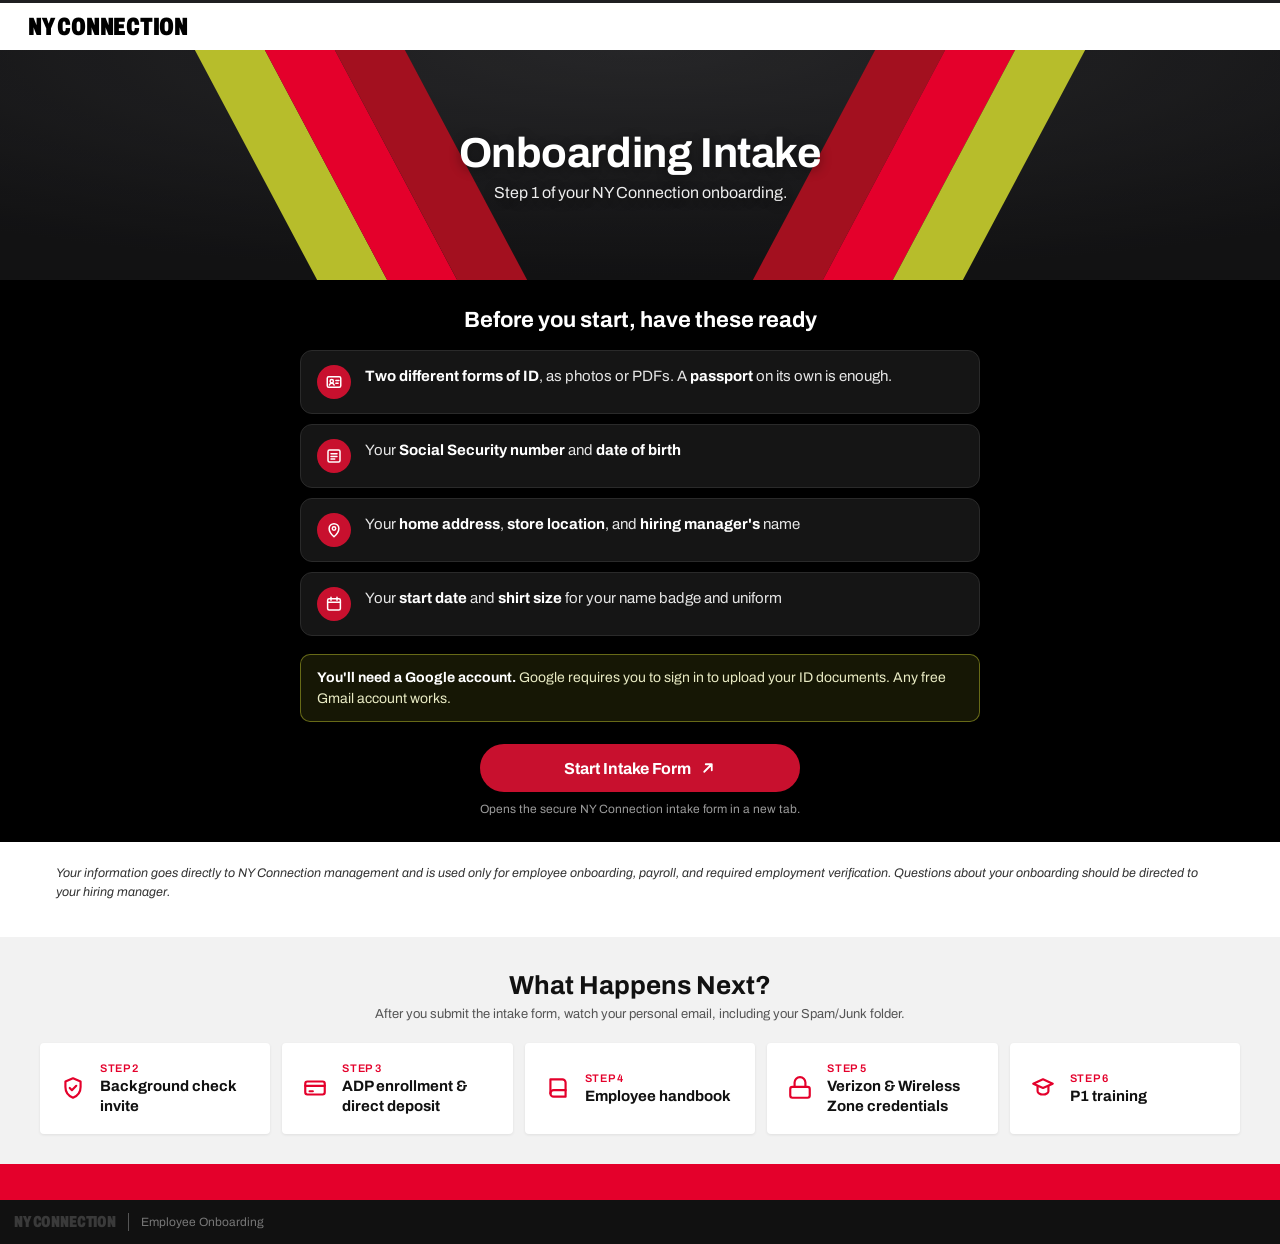
==== intake.html @ e7a84a4b "Add branded intake page and Google Form header banner; email Step 1 links to intake page Co-Authored" ====
<!DOCTYPE html>
<html lang="en">
<head>
  <meta charset="UTF-8" />
  <meta name="viewport" content="width=device-width, initial-scale=1" />
  <meta name="robots" content="noindex, nofollow" />
  <title>Onboarding Intake · NY Connection</title>
  <link rel="preconnect" href="https://fonts.googleapis.com" />
  <link rel="preconnect" href="https://fonts.gstatic.com" crossorigin />
  <link href="https://fonts.googleapis.com/css2?family=Archivo:ital,wdth,wght@0,62..125,400..900;1,100,400&display=swap" rel="stylesheet" />
  <link rel="stylesheet" href="styles.css" />
</head>
<body>
  <header class="topbar">
    <a class="wordmark" href="./" aria-label="NY Connection home">NY CONNECTION</a>
  </header>

  <section class="hero">
    <div class="stripes stripes-left" aria-hidden="true"><span></span><span></span><span></span></div>
    <div class="stripes stripes-right" aria-hidden="true"><span></span><span></span><span></span></div>
    <div class="hero-copy">
      <h1>Onboarding Intake</h1>
      <p>Step 1 of your NY Connection onboarding.</p>
    </div>
  </section>

  <section class="band">
    <div class="band-inner intake">
      <h2 class="band-title">Before you start, have these ready</h2>

      <ul class="ready-list">
        <li>
          <span class="ready-icon" aria-hidden="true">
            <svg viewBox="0 0 24 24"><rect x="3" y="5" width="18" height="14" rx="2"/><circle cx="9" cy="11" r="2.2"/><path d="M5.8 16c.6-1.6 1.8-2.4 3.2-2.4s2.6.8 3.2 2.4M14.5 10h4M14.5 13.5h3"/></svg>
          </span>
          <span><strong>Two different forms of ID</strong>, as photos or PDFs. A <strong>passport</strong> on its own is enough.</span>
        </li>
        <li>
          <span class="ready-icon" aria-hidden="true">
            <svg viewBox="0 0 24 24"><rect x="4" y="4" width="16" height="16" rx="2"/><path d="M8 9h8M8 12.5h8M8 16h5"/></svg>
          </span>
          <span>Your <strong>Social Security number</strong> and <strong>date of birth</strong></span>
        </li>
        <li>
          <span class="ready-icon" aria-hidden="true">
            <svg viewBox="0 0 24 24"><path d="M12 21s-6.5-5.6-6.5-11a6.5 6.5 0 0 1 13 0C18.5 15.4 12 21 12 21z"/><circle cx="12" cy="10" r="2.3"/></svg>
          </span>
          <span>Your <strong>home address</strong>, <strong>store location</strong>, and <strong>hiring manager's</strong> name</span>
        </li>
        <li>
          <span class="ready-icon" aria-hidden="true">
            <svg viewBox="0 0 24 24"><rect x="3.5" y="5" width="17" height="15" rx="2"/><path d="M3.5 9.5h17M8 3v4M16 3v4"/></svg>
          </span>
          <span>Your <strong>start date</strong> and <strong>shirt size</strong> for your name badge and uniform</span>
        </li>
      </ul>

      <div class="notice">
        <strong>You'll need a Google account.</strong> Google requires you to sign in to upload your ID documents. Any free Gmail account works.
      </div>

      <a class="cta" href="https://docs.google.com/forms/d/e/1FAIpQLSeTWTxc8TlQPLzE2Qn_D8RGpkLKUI43XTuliNP6M2wWbtYC6Q/viewform" target="_blank" rel="noopener">
        Start Intake Form
        <svg viewBox="0 0 24 24" aria-hidden="true"><path d="M7 17L17 7M9 7h8v8"/></svg>
      </a>
      <p class="band-note">Opens the secure NY Connection intake form in a new tab.</p>
    </div>
  </section>

  <p class="disclaimer">
    Your information goes directly to NY Connection management and is used only for employee onboarding, payroll, and
    required employment verification. Questions about your onboarding should be directed to your hiring manager.
  </p>

  <section class="next">
    <h2>What Happens Next?</h2>
    <p class="sub">After you submit the intake form, watch your personal email, including your Spam/Junk folder.</p>
    <ol class="cards cards-after-intake">
      <li class="card">
        <svg viewBox="0 0 24 24" aria-hidden="true"><path d="M12 3l7 3v5c0 4.5-3 8.3-7 10-4-1.7-7-5.5-7-10V6l7-3z"/><path d="M9 12l2 2 4-4"/></svg>
        <span>Background check invite</span>
      </li>
      <li class="card">
        <svg viewBox="0 0 24 24" aria-hidden="true"><rect x="3" y="6" width="18" height="12" rx="2"/><path d="M3 10h18M7 15h3"/></svg>
        <span>ADP enrollment &amp; direct deposit</span>
      </li>
      <li class="card">
        <svg viewBox="0 0 24 24" aria-hidden="true"><path d="M5 4h11a3 3 0 0 1 3 3v13H8a3 3 0 0 1-3-3V4z"/><path d="M5 17a3 3 0 0 1 3-3h11"/></svg>
        <span>Employee handbook</span>
      </li>
      <li class="card">
        <svg viewBox="0 0 24 24" aria-hidden="true"><rect x="3" y="11" width="18" height="10" rx="2"/><path d="M7 11V7a5 5 0 0 1 10 0v4"/></svg>
        <span>Verizon &amp; Wireless Zone credentials</span>
      </li>
      <li class="card">
        <svg viewBox="0 0 24 24" aria-hidden="true"><path d="M3 8l9-4 9 4-9 4-9-4z"/><path d="M7 10v5c0 1.5 2.2 3 5 3s5-1.5 5-3v-5"/></svg>
        <span>P1 training</span>
      </li>
    </ol>
  </section>

  <footer>
    <div class="footer-red" aria-hidden="true"></div>
    <div class="footer-black">
      <span class="wordmark small">NY CONNECTION</span>
      <span class="divider" aria-hidden="true"></span>
      <span>Employee Onboarding</span>
    </div>
  </footer>
</body>
</html>
---- styles.css ----
:root {
  --red: #e4002b;
  --red-dark: #a3101f;
  --red-btn: #c8102e;
  --lime: #b7bd2b;
  --black: #000000;
  --ink: #111111;
  --charcoal: #1f1f21;
  --gray-bg: #f2f2f2;
  --muted: #555555;
  --error-on-dark: #ff7a7a;
}

* { box-sizing: border-box; }
html, body { margin: 0; }

body {
  background: #fff;
  color: var(--ink);
  font-family: "Archivo", "Helvetica Neue", Helvetica, Arial, sans-serif;
  -webkit-font-smoothing: antialiased;
}

/* ---------- Top bar ---------- */
.topbar {
  border-top: 3px solid var(--charcoal);
  background: #fff;
  height: 50px;
  display: flex;
  align-items: center;
  padding: 0 28px;
}

.wordmark {
  font-weight: 900;
  font-stretch: 68%;
  font-size: 25px;
  letter-spacing: -0.01em;
  color: var(--black);
  text-decoration: none;
  line-height: 1;
}
.wordmark.small { font-size: 16px; color: #3a3a3a; }

/* ---------- Hero ---------- */
.hero {
  position: relative;
  overflow: hidden;
  height: 230px;
  display: grid;
  place-items: center;
  /* To use a store photo: add url('images/hero.jpg') center/cover as a second layer */
  background:
    linear-gradient(rgba(0, 0, 0, 0.35), rgba(0, 0, 0, 0.35)),
    radial-gradient(120% 140% at 50% 0%, #3a3a3d 0%, #1b1b1d 70%);
}

.stripes {
  position: absolute;
  top: -10%;
  height: 120%;
  display: flex;
}
.stripes span { display: block; height: 100%; width: 70px; }
.stripes span:nth-child(1) { background: var(--lime); }
.stripes span:nth-child(2) { background: var(--red); }
.stripes span:nth-child(3) { background: var(--red-dark); }

.stripes-left  { left: 20%;  transform: skewX(28deg); }
.stripes-right { right: 20%; transform: skewX(-28deg); flex-direction: row-reverse; }

.hero-copy {
  position: relative;
  z-index: 1;
  text-align: center;
  color: #fff;
  padding: 0 16px;
  text-shadow: 0 2px 12px rgba(0, 0, 0, 0.45);
}
.hero-copy h1 {
  margin: 0;
  font-size: clamp(28px, 4.2vw, 42px);
  font-weight: 700;
  letter-spacing: -0.01em;
}
.hero-copy p { margin: 8px 0 0; font-size: 16px; opacity: 0.92; }

/* ---------- Black form band ---------- */
.band { background: var(--black); color: #fff; padding: 22px 16px 26px; }

.band-inner { max-width: 760px; margin: 0 auto; }

.grid {
  display: grid;
  grid-template-columns: 1fr 1fr;
  gap: 14px 16px;
}
.span-2 { grid-column: 1 / -1; }

.field label {
  display: block;
  font-size: 12px;
  font-weight: 600;
  letter-spacing: 0.04em;
  text-transform: uppercase;
  margin-bottom: 6px;
}

input[type="text"],
input[type="email"],
input[type="tel"] {
  width: 100%;
  height: 40px;
  padding: 0 16px;
  font: inherit;
  font-size: 16px; /* prevents iOS zoom */
  color: var(--ink);
  background: #fff;
  border: 2px solid #fff;
  border-radius: 999px;
  outline: none;
  transition: border-color 0.15s, box-shadow 0.15s;
}
input::placeholder { color: #9a9a9a; }
input:focus { border-color: var(--red); box-shadow: 0 0 0 3px rgba(228, 0, 43, 0.35); }

#code { text-transform: uppercase; letter-spacing: 0.08em; font-weight: 600; }
#code::placeholder { text-transform: none; letter-spacing: 0; font-weight: 400; }

.field.invalid input { border-color: var(--error-on-dark); }

.error { margin: 6px 4px 0; font-size: 13px; color: var(--error-on-dark); }
.error:empty { display: none; }
.error.center { text-align: center; }

.check {
  display: flex;
  gap: 10px;
  align-items: flex-start;
  max-width: 620px;
  margin: 20px auto 0;
  font-size: 13.5px;
  line-height: 1.5;
  color: #e6e6e6;
  cursor: pointer;
}
.check input { width: 17px; height: 17px; margin: 2px 0 0; flex: 0 0 auto; accent-color: var(--red); cursor: pointer; }

.form-error {
  max-width: 460px;
  margin: 16px auto 0;
  padding: 10px 14px;
  border-radius: 10px;
  background: rgba(228, 0, 43, 0.18);
  border: 1px solid rgba(228, 0, 43, 0.6);
  color: #ffd6d6;
  font-size: 14px;
  text-align: center;
}
.form-error:empty { display: none; }

button[type="submit"] {
  position: relative;
  display: block;
  width: 100%;
  max-width: 300px;
  height: 40px;
  margin: 20px auto 0;
  border: 0;
  border-radius: 999px;
  background: var(--red-btn);
  color: #fff;
  font: inherit;
  font-size: 14px;
  font-weight: 700;
  cursor: pointer;
  transition: background 0.15s, transform 0.05s;
}
button[type="submit"]:hover { background: var(--red); }
button[type="submit"]:active { transform: translateY(1px); }
button[type="submit"]:focus-visible { outline: 3px solid #fff; outline-offset: 3px; }
button[disabled] { opacity: 0.75; cursor: progress; }

.spinner {
  display: none;
  position: absolute; top: 50%; left: 50%;
  width: 18px; height: 18px; margin: -9px 0 0 -9px;
  border: 2.5px solid rgba(255, 255, 255, 0.35); border-top-color: #fff;
  border-radius: 50%;
  animation: spin 0.7s linear infinite;
}
button.loading .btn-label { visibility: hidden; }
button.loading .spinner { display: block; }
@keyframes spin { to { transform: rotate(360deg); } }

.submit-status { margin: 12px 0 0; text-align: center; font-size: 13.5px; color: #ffffff; }
.submit-status:empty { display: none; }

.band-note { margin: 10px 0 0; text-align: center; font-size: 12px; color: #9a9a9a; }

.hp { position: absolute; left: -9999px; width: 1px; height: 1px; overflow: hidden; }

/* Success state */
.success { text-align: center; padding: 18px 0 10px; }
.success h2 { margin: 12px 0 8px; font-size: 26px; font-weight: 700; }
.success p { margin: 0 auto; max-width: 560px; color: #dcdcdc; line-height: 1.6; }
.success strong { color: #fff; }
.success-icon {
  width: 50px; height: 50px; margin: 0 auto;
  border-radius: 50%;
  background: var(--red-btn); color: #fff;
  display: grid; place-items: center;
}

/* ---------- Disclaimer ---------- */
.disclaimer {
  max-width: 1200px;
  margin: 0 auto;
  padding: 22px 16px 34px;
  font-style: italic;
  font-size: 12.5px;
  line-height: 1.55;
  color: #333;
}

/* ---------- What happens next ---------- */
.next { background: var(--gray-bg); padding: 34px 16px 30px; text-align: center; }
.next h2 { margin: 0; font-size: clamp(22px, 2.4vw, 26px); font-weight: 700; }
.next .sub { margin: 8px 0 22px; font-size: 13px; color: var(--muted); }

.cards {
  list-style: none;
  margin: 0 auto;
  padding: 0;
  max-width: 1200px;
  display: grid;
  grid-template-columns: repeat(5, 1fr);
  gap: 12px;
  counter-reset: step;
}
.card {
  counter-increment: step;
  background: #fff;
  border-radius: 4px;
  box-shadow: 0 1px 3px rgba(0, 0, 0, 0.08);
  min-height: 80px;
  padding: 18px 20px;
  display: flex;
  align-items: center;
  gap: 14px;
  text-align: left;
  font-weight: 700;
  font-size: 15px;
  line-height: 1.3;
}
.card svg {
  flex: 0 0 auto;
  width: 26px; height: 26px;
  fill: none;
  stroke: var(--red);
  stroke-width: 2;
  stroke-linecap: round;
  stroke-linejoin: round;
}
.card span::before {
  content: "Step " counter(step);
  display: block;
  font-size: 11px;
  font-weight: 600;
  letter-spacing: 0.06em;
  text-transform: uppercase;
  color: var(--red);
  margin-bottom: 2px;
}

/* ---------- Footer ---------- */
.footer-red { height: 36px; background: var(--red); }
.footer-black {
  background: #111;
  color: #777;
  font-size: 12px;
  height: 44px;
  display: flex;
  align-items: center;
  gap: 12px;
  padding: 0 14px;
}
.divider { width: 1px; height: 18px; background: #555; }

/* ---------- Responsive ---------- */
@media (max-width: 1100px) {
  .cards { grid-template-columns: repeat(3, 1fr); }
}

@media (max-width: 640px) {
  .topbar { padding: 0 16px; }
  .wordmark { font-size: 22px; }
  .hero { height: 200px; }
  .stripes span { width: 38px; }
  .stripes-left { left: -4%; }
  .stripes-right { right: -4%; }
  .grid { grid-template-columns: 1fr; }
  button[type="submit"] { max-width: none; }
  .cards { grid-template-columns: 1fr; }
  .card { min-height: 64px; }
}

/* ---------- Intake page ---------- */
.intake { max-width: 680px; }
.band-title { margin: 6px 0 18px; text-align: center; font-size: 22px; font-weight: 700; }

.ready-list { list-style: none; margin: 0; padding: 0; display: grid; gap: 10px; }
.ready-list li {
  display: flex; align-items: flex-start; gap: 14px;
  background: #151515; border: 1px solid #2a2a2a; border-radius: 12px;
  padding: 14px 16px; font-size: 15px; line-height: 1.5; color: #e6e6e6;
}
.ready-list strong { color: #fff; }
.ready-icon {
  flex: 0 0 auto; width: 34px; height: 34px; border-radius: 50%;
  background: var(--red-btn); display: grid; place-items: center;
}
.ready-icon svg { width: 18px; height: 18px; fill: none; stroke: #fff; stroke-width: 2; stroke-linecap: round; stroke-linejoin: round; }

.notice {
  margin: 18px 0 0; padding: 12px 16px; border-radius: 10px;
  background: rgba(183, 189, 43, 0.12); border: 1px solid rgba(183, 189, 43, 0.5);
  color: #e9ebc4; font-size: 14px; line-height: 1.5;
}
.notice strong { color: #fff; }

.cta {
  display: flex; align-items: center; justify-content: center; gap: 8px;
  max-width: 320px; height: 48px; margin: 22px auto 0;
  border-radius: 999px; background: var(--red-btn); color: #fff;
  font-weight: 700; font-size: 16px; text-decoration: none;
  transition: background 0.15s, transform 0.05s;
}
.cta:hover { background: var(--red); }
.cta:active { transform: translateY(1px); }
.cta:focus-visible { outline: 3px solid #fff; outline-offset: 3px; }
.cta svg { width: 18px; height: 18px; fill: none; stroke: currentColor; stroke-width: 2.4; stroke-linecap: round; stroke-linejoin: round; }

@media (max-width: 640px) {
  .cta { max-width: none; }
}

.cards-after-intake { counter-reset: step 1; }
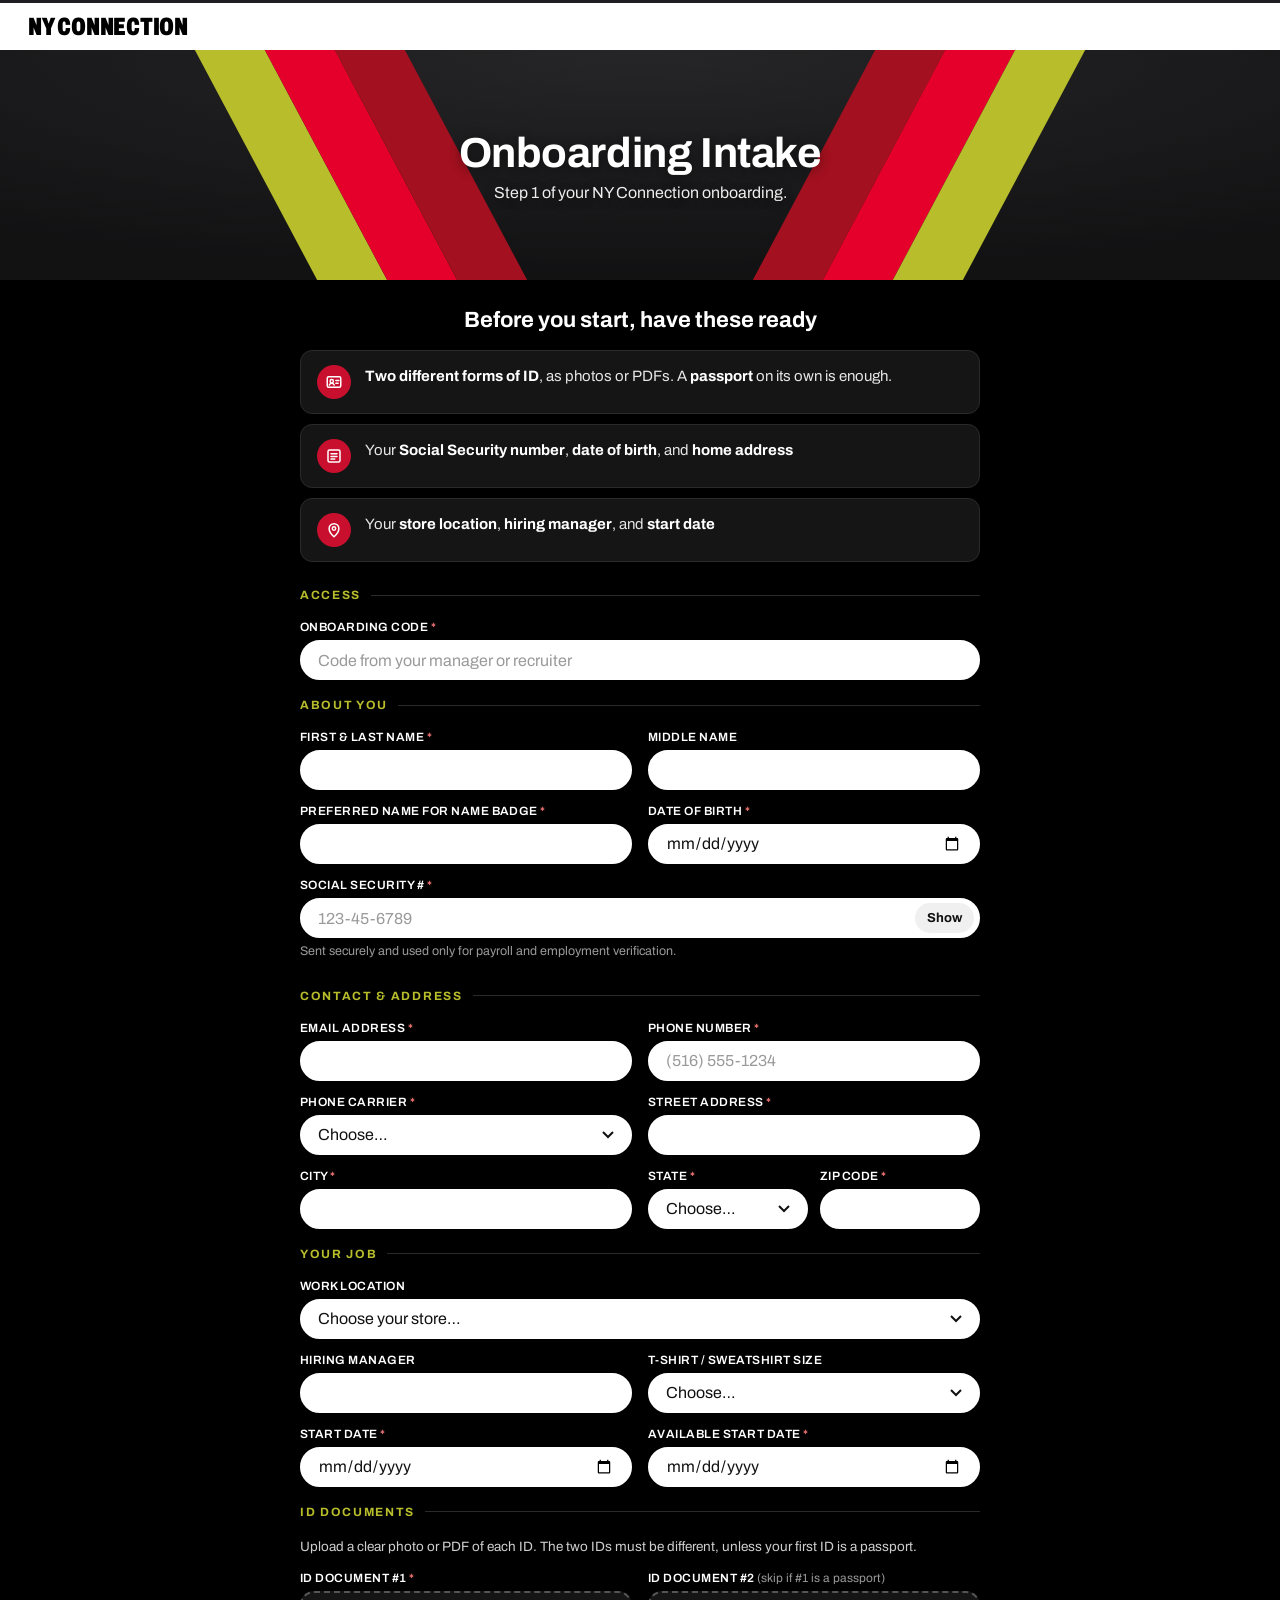
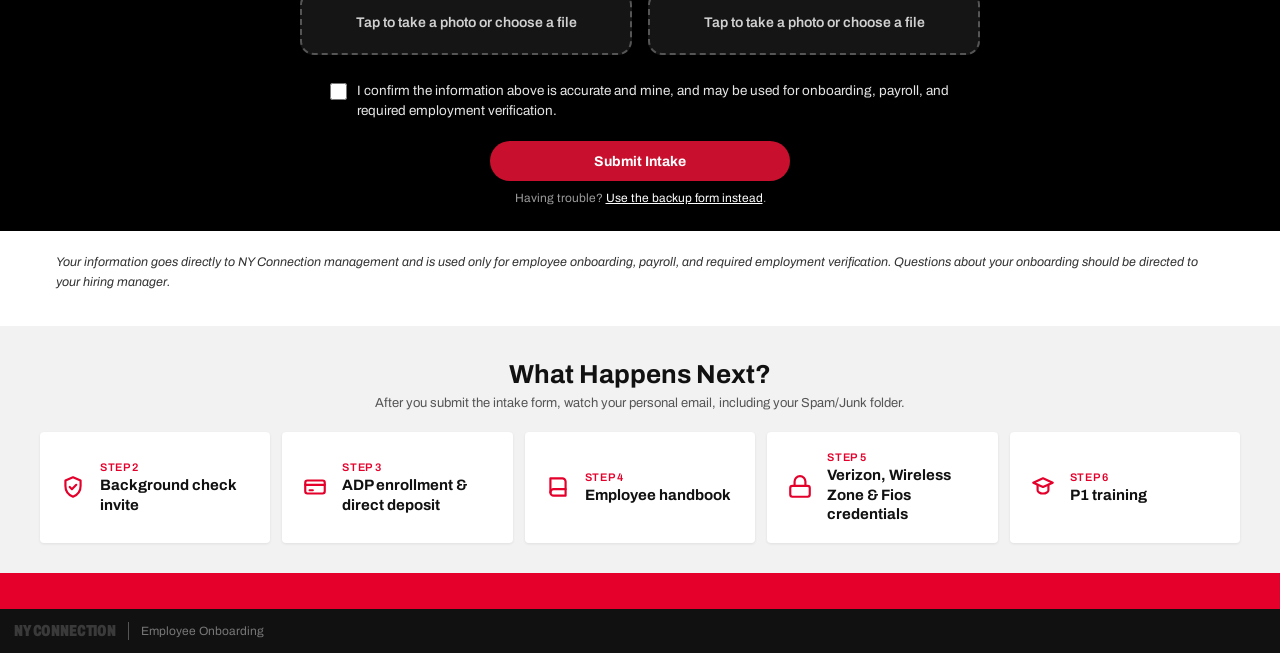
==== commit 093171fc: "Custom intake form: no Google sign-in, IDs saved to private Drive folder, rows to Web Intake tab Co-" ====
--- a/intake.html
+++ b/intake.html
@@ -8,7 +8,7 @@
   <link rel="preconnect" href="https://fonts.googleapis.com" />
   <link rel="preconnect" href="https://fonts.gstatic.com" crossorigin />
   <link href="https://fonts.googleapis.com/css2?family=Archivo:ital,wdth,wght@0,62..125,400..900;1,100,400&display=swap" rel="stylesheet" />
-  <link rel="stylesheet" href="styles.css" />
+  <link rel="stylesheet" href="styles.css?v=202609260232" />
 </head>
 <body>
   <header class="topbar">
@@ -25,45 +25,348 @@
   </section>
 
   <section class="band">
-    <div class="band-inner intake">
+    <div id="intake-view" class="band-inner intake">
       <h2 class="band-title">Before you start, have these ready</h2>
-
       <ul class="ready-list">
         <li>
-          <span class="ready-icon" aria-hidden="true">
-            <svg viewBox="0 0 24 24"><rect x="3" y="5" width="18" height="14" rx="2"/><circle cx="9" cy="11" r="2.2"/><path d="M5.8 16c.6-1.6 1.8-2.4 3.2-2.4s2.6.8 3.2 2.4M14.5 10h4M14.5 13.5h3"/></svg>
+          <span class="ready-icon" aria-hidden="true" style="width:34px;height:34px;">
+            <svg width="18" height="18" viewBox="0 0 24 24"><rect x="3" y="5" width="18" height="14" rx="2"/><circle cx="9" cy="11" r="2.2"/><path d="M5.8 16c.6-1.6 1.8-2.4 3.2-2.4s2.6.8 3.2 2.4M14.5 10h4M14.5 13.5h3"/></svg>
           </span>
           <span><strong>Two different forms of ID</strong>, as photos or PDFs. A <strong>passport</strong> on its own is enough.</span>
         </li>
         <li>
-          <span class="ready-icon" aria-hidden="true">
-            <svg viewBox="0 0 24 24"><rect x="4" y="4" width="16" height="16" rx="2"/><path d="M8 9h8M8 12.5h8M8 16h5"/></svg>
+          <span class="ready-icon" aria-hidden="true" style="width:34px;height:34px;">
+            <svg width="18" height="18" viewBox="0 0 24 24"><rect x="4" y="4" width="16" height="16" rx="2"/><path d="M8 9h8M8 12.5h8M8 16h5"/></svg>
           </span>
-          <span>Your <strong>Social Security number</strong> and <strong>date of birth</strong></span>
+          <span>Your <strong>Social Security number</strong>, <strong>date of birth</strong>, and <strong>home address</strong></span>
         </li>
         <li>
-          <span class="ready-icon" aria-hidden="true">
-            <svg viewBox="0 0 24 24"><path d="M12 21s-6.5-5.6-6.5-11a6.5 6.5 0 0 1 13 0C18.5 15.4 12 21 12 21z"/><circle cx="12" cy="10" r="2.3"/></svg>
+          <span class="ready-icon" aria-hidden="true" style="width:34px;height:34px;">
+            <svg width="18" height="18" viewBox="0 0 24 24"><path d="M12 21s-6.5-5.6-6.5-11a6.5 6.5 0 0 1 13 0C18.5 15.4 12 21 12 21z"/><circle cx="12" cy="10" r="2.3"/></svg>
           </span>
-          <span>Your <strong>home address</strong>, <strong>store location</strong>, and <strong>hiring manager's</strong> name</span>
-        </li>
-        <li>
-          <span class="ready-icon" aria-hidden="true">
-            <svg viewBox="0 0 24 24"><rect x="3.5" y="5" width="17" height="15" rx="2"/><path d="M3.5 9.5h17M8 3v4M16 3v4"/></svg>
-          </span>
-          <span>Your <strong>start date</strong> and <strong>shirt size</strong> for your name badge and uniform</span>
+          <span>Your <strong>store location</strong>, <strong>hiring manager</strong>, and <strong>start date</strong></span>
         </li>
       </ul>
 
-      <div class="notice">
-        <strong>You'll need a Google account.</strong> Google requires you to sign in to upload your ID documents. Any free Gmail account works.
+      <form id="intake-form" class="intake-form" novalidate>
+        <fieldset class="form-section">
+          <legend>Access</legend>
+          <div class="field">
+            <label for="code">Onboarding code <span class="req">*</span></label>
+            <input id="code" name="code" type="text" autocomplete="off" autocapitalize="characters" spellcheck="false"
+                   placeholder="Code from your manager or recruiter" required />
+            <p class="error" data-for="code"></p>
+          </div>
+        </fieldset>
+
+        <fieldset class="form-section">
+          <legend>About you</legend>
+          <div class="grid">
+            <div class="field">
+              <label for="fullName">First &amp; last name <span class="req">*</span></label>
+              <input id="fullName" name="fullName" type="text" autocomplete="name" required />
+              <p class="error" data-for="fullName"></p>
+            </div>
+            <div class="field">
+              <label for="middleName">Middle name</label>
+              <input id="middleName" name="middleName" type="text" autocomplete="additional-name" />
+              <p class="error" data-for="middleName"></p>
+            </div>
+            <div class="field">
+              <label for="badgeName">Preferred name for name badge <span class="req">*</span></label>
+              <input id="badgeName" name="badgeName" type="text" autocomplete="nickname" required />
+              <p class="error" data-for="badgeName"></p>
+            </div>
+            <div class="field">
+              <label for="dob">Date of birth <span class="req">*</span></label>
+              <input id="dob" name="dob" type="date" autocomplete="bday" required />
+              <p class="error" data-for="dob"></p>
+            </div>
+            <div class="field span-2">
+              <label for="ssn">Social Security # <span class="req">*</span></label>
+              <div class="secret">
+                <input id="ssn" name="ssn" type="password" inputmode="numeric" autocomplete="off" placeholder="123-45-6789" required />
+                <button type="button" class="secret-toggle" data-target="ssn" aria-label="Show Social Security number">Show</button>
+              </div>
+              <p class="hint">Sent securely and used only for payroll and employment verification.</p>
+              <p class="error" data-for="ssn"></p>
+            </div>
+          </div>
+        </fieldset>
+
+        <fieldset class="form-section">
+          <legend>Contact &amp; address</legend>
+          <div class="grid">
+            <div class="field">
+              <label for="email">Email address <span class="req">*</span></label>
+              <input id="email" name="email" type="email" autocomplete="email" inputmode="email" required />
+              <p class="error" data-for="email"></p>
+            </div>
+            <div class="field">
+              <label for="phone">Phone number <span class="req">*</span></label>
+              <input id="phone" name="phone" type="tel" autocomplete="tel-national" inputmode="tel" placeholder="(516) 555-1234" required />
+              <p class="error" data-for="phone"></p>
+            </div>
+            <div class="field">
+              <label for="carrier">Phone carrier <span class="req">*</span></label>
+              <select id="carrier" name="carrier" required>
+                <option value="">Choose…</option>
+                <option>Verizon</option><option>T-Mobile</option><option>AT&amp;T</option><option>Other</option>
+              </select>
+              <p class="error" data-for="carrier"></p>
+            </div>
+            <div class="field">
+              <label for="address">Street address <span class="req">*</span></label>
+              <input id="address" name="address" type="text" autocomplete="street-address" required />
+              <p class="error" data-for="address"></p>
+            </div>
+            <div class="field">
+              <label for="city">City <span class="req">*</span></label>
+              <input id="city" name="city" type="text" autocomplete="address-level2" required />
+              <p class="error" data-for="city"></p>
+            </div>
+            <div class="grid inner">
+              <div class="field">
+                <label for="state">State <span class="req">*</span></label>
+                <select id="state" name="state" autocomplete="address-level1" required>
+                  <option value="">Choose…</option>
+                  <option>AL</option><option>AK</option><option>AZ</option><option>AR</option><option>CA</option><option>CO</option><option>CT</option><option>DE</option><option>DC</option><option>FL</option><option>GA</option><option>HI</option><option>ID</option><option>IL</option><option>IN</option><option>IA</option><option>KS</option><option>KY</option><option>LA</option><option>ME</option><option>MD</option><option>MA</option><option>MI</option><option>MN</option><option>MS</option><option>MO</option><option>MT</option><option>NE</option><option>NV</option><option>NH</option><option>NJ</option><option>NM</option><option>NY</option><option>NC</option><option>ND</option><option>OH</option><option>OK</option><option>OR</option><option>PA</option><option>RI</option><option>SC</option><option>SD</option><option>TN</option><option>TX</option><option>UT</option><option>VT</option><option>VA</option><option>WA</option><option>WV</option><option>WI</option><option>WY</option>
+                </select>
+                <p class="error" data-for="state"></p>
+              </div>
+              <div class="field">
+                <label for="zip">Zip code <span class="req">*</span></label>
+                <input id="zip" name="zip" type="text" inputmode="numeric" autocomplete="postal-code" maxlength="10" required />
+                <p class="error" data-for="zip"></p>
+              </div>
+            </div>
+          </div>
+        </fieldset>
+
+        <fieldset class="form-section">
+          <legend>Your job</legend>
+          <div class="grid">
+            <div class="field span-2">
+              <label for="workLocation">Work location</label>
+              <select id="workLocation" name="workLocation">
+                <option value="">Choose your store…</option>
+              <option value="Berlin VT WZ1448">Berlin VT WZ1448</option>
+              <option value="Berlin NH WZ422A">Berlin NH WZ422A</option>
+              <option value="Bordentown WZ1107">Bordentown WZ1107</option>
+              <option value="Bound Brook WZ1096">Bound Brook WZ1096</option>
+              <option value="Brentwood NY WZ1285A">Brentwood NY WZ1285A</option>
+              <option value="Bronx NY 225th St WZ1428">Bronx NY 225th St WZ1428</option>
+              <option value="Bronx NY 3rd Ave WZ1375">Bronx NY 3rd Ave WZ1375</option>
+              <option value="Bronx NY Southern Blvd WZ1367">Bronx NY Southern Blvd WZ1367</option>
+              <option value="Bronx NY White Plains Rd WZ1432">Bronx NY White Plains Rd WZ1432</option>
+              <option value="Brooklyn NY Brighton 5th St WZ752A">Brooklyn NY Brighton 5th St WZ752A</option>
+              <option value="Brooklyn NY Flatbush Ave WZ1369">Brooklyn NY Flatbush Ave WZ1369</option>
+              <option value="Brooklyn NY Hillel Pl WZ1370">Brooklyn NY Hillel Pl WZ1370</option>
+              <option value="Brooklyn NY Kings Plz WZ1484">Brooklyn NY Kings Plz WZ1484</option>
+              <option value="Brooklyn NY Liberty Ave WZ1371">Brooklyn NY Liberty Ave WZ1371</option>
+              <option value="Brooklyn NY WZ392A">Brooklyn NY WZ392A</option>
+              <option value="Concord WZ633A">Concord WZ633A</option>
+              <option value="Copiague WZ1097">Copiague WZ1097</option>
+              <option value="Cornwall NY WZ266A">Cornwall NY WZ266A</option>
+              <option value="Court St WZ1368">Court St WZ1368</option>
+              <option value="East Hampton NY WZ1373">East Hampton NY WZ1373</option>
+              <option value="Farmingdale WZ1098">Farmingdale WZ1098</option>
+              <option value="Farmingdale WZ1099">Farmingdale WZ1099</option>
+              <option value="Freeport ME WZ1445">Freeport ME WZ1445</option>
+              <option value="Great Barrington WZ244C">Great Barrington WZ244C</option>
+              <option value="Hampton Bays WZ1100">Hampton Bays WZ1100</option>
+              <option value="Hooksett WZ393C">Hooksett WZ393C</option>
+              <option value="Hooksett WZ848A">Hooksett WZ848A</option>
+              <option value="Islandia WZ1101">Islandia WZ1101</option>
+              <option value="Jamaica NY WZ1469">Jamaica NY WZ1469</option>
+              <option value="Kingston NY WZ1354">Kingston NY WZ1354</option>
+              <option value="Lancaster WZ479B">Lancaster WZ479B</option>
+              <option value="Lindenhurst WZ1102">Lindenhurst WZ1102</option>
+              <option value="Littleton WZ376B">Littleton WZ376B</option>
+              <option value="Liverpool WZ195B">Liverpool WZ195B</option>
+              <option value="Mexico WZ648A">Mexico WZ648A</option>
+              <option value="Montgomery WZ412A">Montgomery WZ412A</option>
+              <option value="Morrisville VT WZ1431">Morrisville VT WZ1431</option>
+              <option value="New Providence NJ WZ1473">New Providence NJ WZ1473</option>
+              <option value="New York NY 1430 2nd Ave WZ1483">New York NY 1430 2nd Ave WZ1483</option>
+              <option value="New York NY 2043B Broadway WZ1482">New York NY 2043B Broadway WZ1482</option>
+              <option value="New York NY 2657 Broadway WZ1481">New York NY 2657 Broadway WZ1481</option>
+              <option value="New York NY 313 1st Ave WZ1474">New York NY 313 1st Ave WZ1474</option>
+              <option value="New York NY 6th Ave WZ1475">New York NY 6th Ave WZ1475</option>
+              <option value="New York NY 8th Ave WZ1376">New York NY 8th Ave WZ1376</option>
+              <option value="New York NY 996 1st Ave WZ1479">New York NY 996 1st Ave WZ1479</option>
+              <option value="New York NY Bleecker St WZ1478">New York NY Bleecker St WZ1478</option>
+              <option value="New York NY Dyckman St WZ1393">New York NY Dyckman St WZ1393</option>
+              <option value="New York NY Lexington WZ1477">New York NY Lexington WZ1477</option>
+              <option value="New York NY Park Ave S WZ1480">New York NY Park Ave S WZ1480</option>
+              <option value="Newburgh WZ343A">Newburgh WZ343A</option>
+              <option value="Newport WZ403B">Newport WZ403B</option>
+              <option value="NYC Broadway WZ1377">NYC Broadway WZ1377</option>
+              <option value="NYC Broadway WZ1379">NYC Broadway WZ1379</option>
+              <option value="Ossipee WZ450A">Ossipee WZ450A</option>
+              <option value="Oyster Bay WZ1103">Oyster Bay WZ1103</option>
+              <option value="Pittsfield MA WZ1456">Pittsfield MA WZ1456</option>
+              <option value="Plaistow WZ031A">Plaistow WZ031A</option>
+              <option value="Providence Place RI WZ1492">Providence Place RI WZ1492</option>
+              <option value="Raymond WZ639B">Raymond WZ639B</option>
+              <option value="Rockaway Pkwy WZ1372">Rockaway Pkwy WZ1372</option>
+              <option value="Roselle Park NJ WZ1339">Roselle Park NJ WZ1339</option>
+              <option value="Smithtown WZ1104">Smithtown WZ1104</option>
+              <option value="Somerset NJ WZ1328">Somerset NJ WZ1328</option>
+              <option value="South Burlington VT WZ1447">South Burlington VT WZ1447</option>
+              <option value="Southampton WZ1105">Southampton WZ1105</option>
+              <option value="St. Johnsbury WZ313B">St. Johnsbury WZ313B</option>
+              <option value="Valley Stream WZ1106">Valley Stream WZ1106</option>
+              <option value="Vineland NJ WZ1493">Vineland NJ WZ1493</option>
+              <option value="Wappingers Falls WZ1327A">Wappingers Falls WZ1327A</option>
+              <option value="West Babylon WZ1333">West Babylon WZ1333</option>
+              <option value="Heber Springs AR WZ1523">Heber Springs AR WZ1523</option>
+              <option value="Chester IL WZ1524">Chester IL WZ1524</option>
+              <option value="Freeburg IL WZ1525">Freeburg IL WZ1525</option>
+              <option value="Chesterfield MO WZ 1526">Chesterfield MO WZ 1526</option>
+              <option value="Durant OK WZ1527">Durant OK WZ1527</option>
+              <option value="Bontham TX WZ1528">Bontham TX WZ1528</option>
+              <option value="Hudson Oaks TX WZ 1529">Hudson Oaks TX WZ 1529</option>
+              <option value="Little Elm TX WZ1530">Little Elm TX WZ1530</option>
+              <option value="Mineral Wells TX WZ1531">Mineral Wells TX WZ1531</option>
+              <option value="Rowlett TX WZ1532">Rowlett TX WZ1532</option>
+              <option value="BOONEVILLE-AR WZ-1585">BOONEVILLE-AR WZ-1585</option>
+              <option value="CAMDEN-AR WZ-1586">CAMDEN-AR WZ-1586</option>
+              <option value="CROSSETT-AR WZ-1587">CROSSETT-AR WZ-1587</option>
+              <option value="HEBER SPRINGS-AR WZ-1523">HEBER SPRINGS-AR WZ-1523</option>
+              <option value="MORRILTON-AR WZ-1588">MORRILTON-AR WZ-1588</option>
+              <option value="OZARK-AR WZ-1589">OZARK-AR WZ-1589</option>
+              <option value="TEXARKANA-AR WZ-1590">TEXARKANA-AR WZ-1590</option>
+              <option value="FORT WALTON BEACH-FL WZ-1591">FORT WALTON BEACH-FL WZ-1591</option>
+              <option value="NAVARRE-FL WZ-1592">NAVARRE-FL WZ-1592</option>
+              <option value="CHARLESTON-IL WZ-1593">CHARLESTON-IL WZ-1593</option>
+              <option value="CHESTER-IL WZ-1524">CHESTER-IL WZ-1524</option>
+              <option value="DECATUR 1-IL WZ-1594">DECATUR 1-IL WZ-1594</option>
+              <option value="DECATUR 2-IL WZ-1595">DECATUR 2-IL WZ-1595</option>
+              <option value="FREEBURG-IL WZ-1525">FREEBURG-IL WZ-1525</option>
+              <option value="NASHVILLE-IL WZ-1596">NASHVILLE-IL WZ-1596</option>
+              <option value="RANTOUL-IL WZ-1597">RANTOUL-IL WZ-1597</option>
+              <option value="VANDALIA-IL WZ-1598">VANDALIA-IL WZ-1598</option>
+              <option value="BOGALUSA-LA WZ-1599">BOGALUSA-LA WZ-1599</option>
+              <option value="BOSSIER CITY 1-LA WZ-1600">BOSSIER CITY 1-LA WZ-1600</option>
+              <option value="MANSFIELD-LA WZ-1601">MANSFIELD-LA WZ-1601</option>
+              <option value="SHREVEPORT 2-LA WZ-1602">SHREVEPORT 2-LA WZ-1602</option>
+              <option value="SPRINGHILL-LA WZ-1603">SPRINGHILL-LA WZ-1603</option>
+              <option value="BEVERLY-MA WZ-1604">BEVERLY-MA WZ-1604</option>
+              <option value="CLINTON-MA WZ-1605">CLINTON-MA WZ-1605</option>
+              <option value="CHESTERFIELD-MO WZ-1526">CHESTERFIELD-MO WZ-1526</option>
+              <option value="BILOXI-MS WZ-1606">BILOXI-MS WZ-1606</option>
+              <option value="COLUMBUS-MS WZ-1607">COLUMBUS-MS WZ-1607</option>
+              <option value="GREENWOOD-MS WZ-1608">GREENWOOD-MS WZ-1608</option>
+              <option value="GRENADA-MS WZ-1609">GRENADA-MS WZ-1609</option>
+              <option value="WEST POINT-MS WZ-1610">WEST POINT-MS WZ-1610</option>
+              <option value="WIGGINS-MS WZ-1611">WIGGINS-MS WZ-1611</option>
+              <option value="NASHUA-NH WZ-1612">NASHUA-NH WZ-1612</option>
+              <option value="LOVINGTON-NM WZ-1613">LOVINGTON-NM WZ-1613</option>
+              <option value="BOHEMIA-NY WZ-1614">BOHEMIA-NY WZ-1614</option>
+              <option value="HAUPPAUGE-NY WZ-1615">HAUPPAUGE-NY WZ-1615</option>
+              <option value="DURANT-OK WZ-1527">DURANT-OK WZ-1527</option>
+              <option value="ATLANTA-TX WZ-1616">ATLANTA-TX WZ-1616</option>
+              <option value="BONHAM-TX WZ-1528">BONHAM-TX WZ-1528</option>
+              <option value="BRECKENRIDGE-TX WZ-1617">BRECKENRIDGE-TX WZ-1617</option>
+              <option value="BROWNFIELD-TX WZ-1618">BROWNFIELD-TX WZ-1618</option>
+              <option value="DAINGERFIELD-TX WZ-1619">DAINGERFIELD-TX WZ-1619</option>
+              <option value="GATESVILLE-TX WZ-1620">GATESVILLE-TX WZ-1620</option>
+              <option value="HUDSON OAKS-TX WZ-1529">HUDSON OAKS-TX WZ-1529</option>
+              <option value="LAMESA-TX WZ-1621">LAMESA-TX WZ-1621</option>
+              <option value="LITTLE ELM-TX WZ-1530">LITTLE ELM-TX WZ-1530</option>
+              <option value="LONGVIEW 2-TX WZ-1622">LONGVIEW 2-TX WZ-1622</option>
+              <option value="MINERAL WELLS-TX WZ-1531">MINERAL WELLS-TX WZ-1531</option>
+              <option value="MT PLEASANT-TX WZ-1623">MT PLEASANT-TX WZ-1623</option>
+              <option value="NEW BOSTON-TX WZ-1624">NEW BOSTON-TX WZ-1624</option>
+              <option value="ROWLETT-TX WZ-1532">ROWLETT-TX WZ-1532</option>
+              <option value="SAN ANTONIO 2-TX WZ-1625">SAN ANTONIO 2-TX WZ-1625</option>
+              <option value="SAN ANTONIO 7-TX WZ-1626">SAN ANTONIO 7-TX WZ-1626</option>
+              <option value="TEXARKANA-TX WZ-1627">TEXARKANA-TX WZ-1627</option>
+              <option value="VERNON-TX WZ-1628">VERNON-TX WZ-1628</option>
+              <option value="LOVES PARK-IL WZ-1570">LOVES PARK-IL WZ-1570</option>
+              <option value="TINLEY PARK-IL WZ-1575">TINLEY PARK-IL WZ-1575</option>
+              </select>
+              <p class="error" data-for="workLocation"></p>
+            </div>
+            <div class="field">
+              <label for="hiringManager">Hiring manager</label>
+              <input id="hiringManager" name="hiringManager" type="text" autocomplete="off" />
+              <p class="error" data-for="hiringManager"></p>
+            </div>
+            <div class="field">
+              <label for="shirtSize">T-shirt / sweatshirt size</label>
+              <select id="shirtSize" name="shirtSize">
+                <option value="">Choose…</option>
+                <option>XS</option><option>S</option><option>M</option><option>L</option><option>XL</option><option>XXL</option><option>Other</option>
+              </select>
+              <p class="error" data-for="shirtSize"></p>
+            </div>
+            <div class="field">
+              <label for="startDate">Start date <span class="req">*</span></label>
+              <input id="startDate" name="startDate" type="date" required />
+              <p class="error" data-for="startDate"></p>
+            </div>
+            <div class="field">
+              <label for="availableDate">Available start date <span class="req">*</span></label>
+              <input id="availableDate" name="availableDate" type="date" required />
+              <p class="error" data-for="availableDate"></p>
+            </div>
+          </div>
+        </fieldset>
+
+        <fieldset class="form-section">
+          <legend>ID documents</legend>
+          <p class="section-note">Upload a clear photo or PDF of each ID. The two IDs must be different, unless your first ID is a passport.</p>
+          <div class="grid">
+            <div class="field">
+              <label for="id1">ID document #1 <span class="req">*</span></label>
+              <label class="file-drop" for="id1">
+                <input id="id1" name="id1" type="file" accept="image/*,application/pdf" required />
+                <span class="file-drop-text" data-for="id1">Tap to take a photo or choose a file</span>
+              </label>
+              <p class="error" data-for="id1"></p>
+            </div>
+            <div class="field">
+              <label for="id2">ID document #2 <span class="opt">(skip if #1 is a passport)</span></label>
+              <label class="file-drop" for="id2">
+                <input id="id2" name="id2" type="file" accept="image/*,application/pdf" />
+                <span class="file-drop-text" data-for="id2">Tap to take a photo or choose a file</span>
+              </label>
+              <p class="error" data-for="id2"></p>
+            </div>
+          </div>
+        </fieldset>
+
+        <div class="hp" aria-hidden="true">
+          <label for="company">Company</label>
+          <input id="company" name="company" type="text" tabindex="-1" autocomplete="off" />
+        </div>
+
+        <label class="check">
+          <input id="consent" name="consent" type="checkbox" required />
+          <span>I confirm the information above is accurate and mine, and may be used for onboarding, payroll, and required employment verification.</span>
+        </label>
+        <p class="error center" data-for="consent"></p>
+
+        <p class="form-error" id="form-error" role="alert"></p>
+
+        <button type="submit" id="submit">
+          <span class="btn-label">Submit Intake</span>
+          <span class="spinner" aria-hidden="true"></span>
+        </button>
+        <p class="submit-status" id="submit-status" aria-live="polite"></p>
+        <p class="band-note">Having trouble? <a class="band-link" href="https://docs.google.com/forms/d/e/1FAIpQLSeTWTxc8TlQPLzE2Qn_D8RGpkLKUI43XTuliNP6M2wWbtYC6Q/viewform" target="_blank" rel="noopener">Use the backup form instead</a>.</p>
+      </form>
+    </div>
+
+    <div id="intake-success" class="band-inner success" hidden>
+      <div class="success-icon" aria-hidden="true">
+        <svg viewBox="0 0 24 24" width="26" height="26"><path d="M5 12.5l4.5 4.5L19 7.5" fill="none" stroke="currentColor" stroke-width="2.6" stroke-linecap="round" stroke-linejoin="round"/></svg>
       </div>
-
-      <a class="cta" href="https://docs.google.com/forms/d/e/1FAIpQLSeTWTxc8TlQPLzE2Qn_D8RGpkLKUI43XTuliNP6M2wWbtYC6Q/viewform" target="_blank" rel="noopener">
-        Start Intake Form
-        <svg viewBox="0 0 24 24" aria-hidden="true"><path d="M7 17L17 7M9 7h8v8"/></svg>
-      </a>
-      <p class="band-note">Opens the secure NY Connection intake form in a new tab.</p>
+      <h2 tabindex="-1" id="intake-success-title">Intake received. Thank you!</h2>
+      <p>Your information and ID documents were submitted securely. Next, watch your personal email, including your
+        <strong>Spam/Junk</strong> folder, for your background check invitation from <strong>eform@universalbackground.com</strong>.</p>
     </div>
   </section>
 
@@ -77,23 +380,23 @@
     <p class="sub">After you submit the intake form, watch your personal email, including your Spam/Junk folder.</p>
     <ol class="cards cards-after-intake">
       <li class="card">
-        <svg viewBox="0 0 24 24" aria-hidden="true"><path d="M12 3l7 3v5c0 4.5-3 8.3-7 10-4-1.7-7-5.5-7-10V6l7-3z"/><path d="M9 12l2 2 4-4"/></svg>
+        <svg width="18" height="18" viewBox="0 0 24 24" aria-hidden="true"><path d="M12 3l7 3v5c0 4.5-3 8.3-7 10-4-1.7-7-5.5-7-10V6l7-3z"/><path d="M9 12l2 2 4-4"/></svg>
         <span>Background check invite</span>
       </li>
       <li class="card">
-        <svg viewBox="0 0 24 24" aria-hidden="true"><rect x="3" y="6" width="18" height="12" rx="2"/><path d="M3 10h18M7 15h3"/></svg>
+        <svg width="18" height="18" viewBox="0 0 24 24" aria-hidden="true"><rect x="3" y="6" width="18" height="12" rx="2"/><path d="M3 10h18M7 15h3"/></svg>
         <span>ADP enrollment &amp; direct deposit</span>
       </li>
       <li class="card">
-        <svg viewBox="0 0 24 24" aria-hidden="true"><path d="M5 4h11a3 3 0 0 1 3 3v13H8a3 3 0 0 1-3-3V4z"/><path d="M5 17a3 3 0 0 1 3-3h11"/></svg>
+        <svg width="18" height="18" viewBox="0 0 24 24" aria-hidden="true"><path d="M5 4h11a3 3 0 0 1 3 3v13H8a3 3 0 0 1-3-3V4z"/><path d="M5 17a3 3 0 0 1 3-3h11"/></svg>
         <span>Employee handbook</span>
       </li>
       <li class="card">
-        <svg viewBox="0 0 24 24" aria-hidden="true"><rect x="3" y="11" width="18" height="10" rx="2"/><path d="M7 11V7a5 5 0 0 1 10 0v4"/></svg>
-        <span>Verizon &amp; Wireless Zone credentials</span>
+        <svg width="18" height="18" viewBox="0 0 24 24" aria-hidden="true"><rect x="3" y="11" width="18" height="10" rx="2"/><path d="M7 11V7a5 5 0 0 1 10 0v4"/></svg>
+        <span>Verizon, Wireless Zone &amp; Fios credentials</span>
       </li>
       <li class="card">
-        <svg viewBox="0 0 24 24" aria-hidden="true"><path d="M3 8l9-4 9 4-9 4-9-4z"/><path d="M7 10v5c0 1.5 2.2 3 5 3s5-1.5 5-3v-5"/></svg>
+        <svg width="18" height="18" viewBox="0 0 24 24" aria-hidden="true"><path d="M3 8l9-4 9 4-9 4-9-4z"/><path d="M7 10v5c0 1.5 2.2 3 5 3s5-1.5 5-3v-5"/></svg>
         <span>P1 training</span>
       </li>
     </ol>
@@ -107,5 +410,8 @@
       <span>Employee Onboarding</span>
     </div>
   </footer>
+
+  <script src="config.js?v=202609260232"></script>
+  <script src="intake.js?v=202609260232"></script>
 </body>
 </html>
--- a/styles.css
+++ b/styles.css
@@ -346,3 +346,60 @@
 }
 
 .cards-after-intake { counter-reset: step 1; }
+
+/* ---------- Intake form ---------- */
+.intake-form { margin-top: 26px; }
+.form-section { border: 0; margin: 0 0 18px; padding: 18px 0 0; border-top: 1px solid #2a2a2a; }
+.form-section legend {
+  padding: 0 10px 0 0; font-size: 12px; font-weight: 700; letter-spacing: 0.14em;
+  text-transform: uppercase; color: var(--lime);
+}
+.section-note { margin: 0 0 14px; font-size: 13.5px; color: #cfcfcf; line-height: 1.5; }
+.req { color: var(--error-on-dark); }
+.opt { font-weight: 400; text-transform: none; letter-spacing: 0; color: #9a9a9a; }
+.intake-form .hint { color: #9a9a9a; font-size: 12.5px; margin-top: 6px; }
+.grid.inner { grid-template-columns: 1fr 1fr; gap: 0 12px; }
+
+.intake-form select,
+.intake-form input[type="date"],
+.intake-form input[type="password"] {
+  width: 100%; height: 40px; padding: 0 16px;
+  font: inherit; font-size: 16px; color: var(--ink);
+  background: #fff; border: 2px solid #fff; border-radius: 999px; outline: none;
+  -webkit-appearance: none; appearance: none;
+}
+.intake-form select {
+  padding-right: 40px;
+  background-image: url("data:image/svg+xml,%3Csvg xmlns='http://www.w3.org/2000/svg' width='12' height='8' viewBox='0 0 12 8'%3E%3Cpath d='M1 1l5 5 5-5' fill='none' stroke='%23111' stroke-width='2'/%3E%3C/svg%3E");
+  background-repeat: no-repeat; background-position: right 16px center;
+}
+.intake-form input[type="date"] { line-height: 36px; }
+.intake-form select:focus,
+.intake-form input[type="date"]:focus,
+.intake-form input[type="password"]:focus { border-color: var(--red); box-shadow: 0 0 0 3px rgba(228, 0, 43, 0.35); }
+
+.secret { position: relative; }
+.secret input { padding-right: 76px; }
+.secret-toggle {
+  position: absolute; right: 6px; top: 50%; transform: translateY(-50%);
+  height: 30px; padding: 0 12px; border: 0; border-radius: 999px;
+  background: #f0f0f0; color: #111; font: inherit; font-size: 13px; font-weight: 700; cursor: pointer;
+}
+
+.field label.file-drop {
+  display: flex; align-items: center; justify-content: center; text-align: center;
+  min-height: 64px; padding: 12px 16px; border: 2px dashed #555; border-radius: 14px;
+  background: #151515; color: #d0d0d0; font-size: 14px; font-weight: 600;
+  text-transform: none; letter-spacing: 0; cursor: pointer; transition: border-color .15s, background .15s;
+}
+.file-drop:hover { border-color: #888; }
+.file-drop.has-file { border-style: solid; border-color: var(--lime); color: #fff; background: rgba(183,189,43,.08); }
+.file-drop input { position: absolute; width: 1px; height: 1px; opacity: 0; }
+.field.invalid .file-drop { border-color: var(--error-on-dark); }
+.field.invalid select, .field.invalid input[type="date"], .field.invalid input[type="password"] { border-color: var(--error-on-dark); }
+
+.band-link { color: #fff; text-decoration: underline; }
+
+@media (max-width: 640px) {
+  .grid.inner { grid-template-columns: 1fr 1fr; }
+}
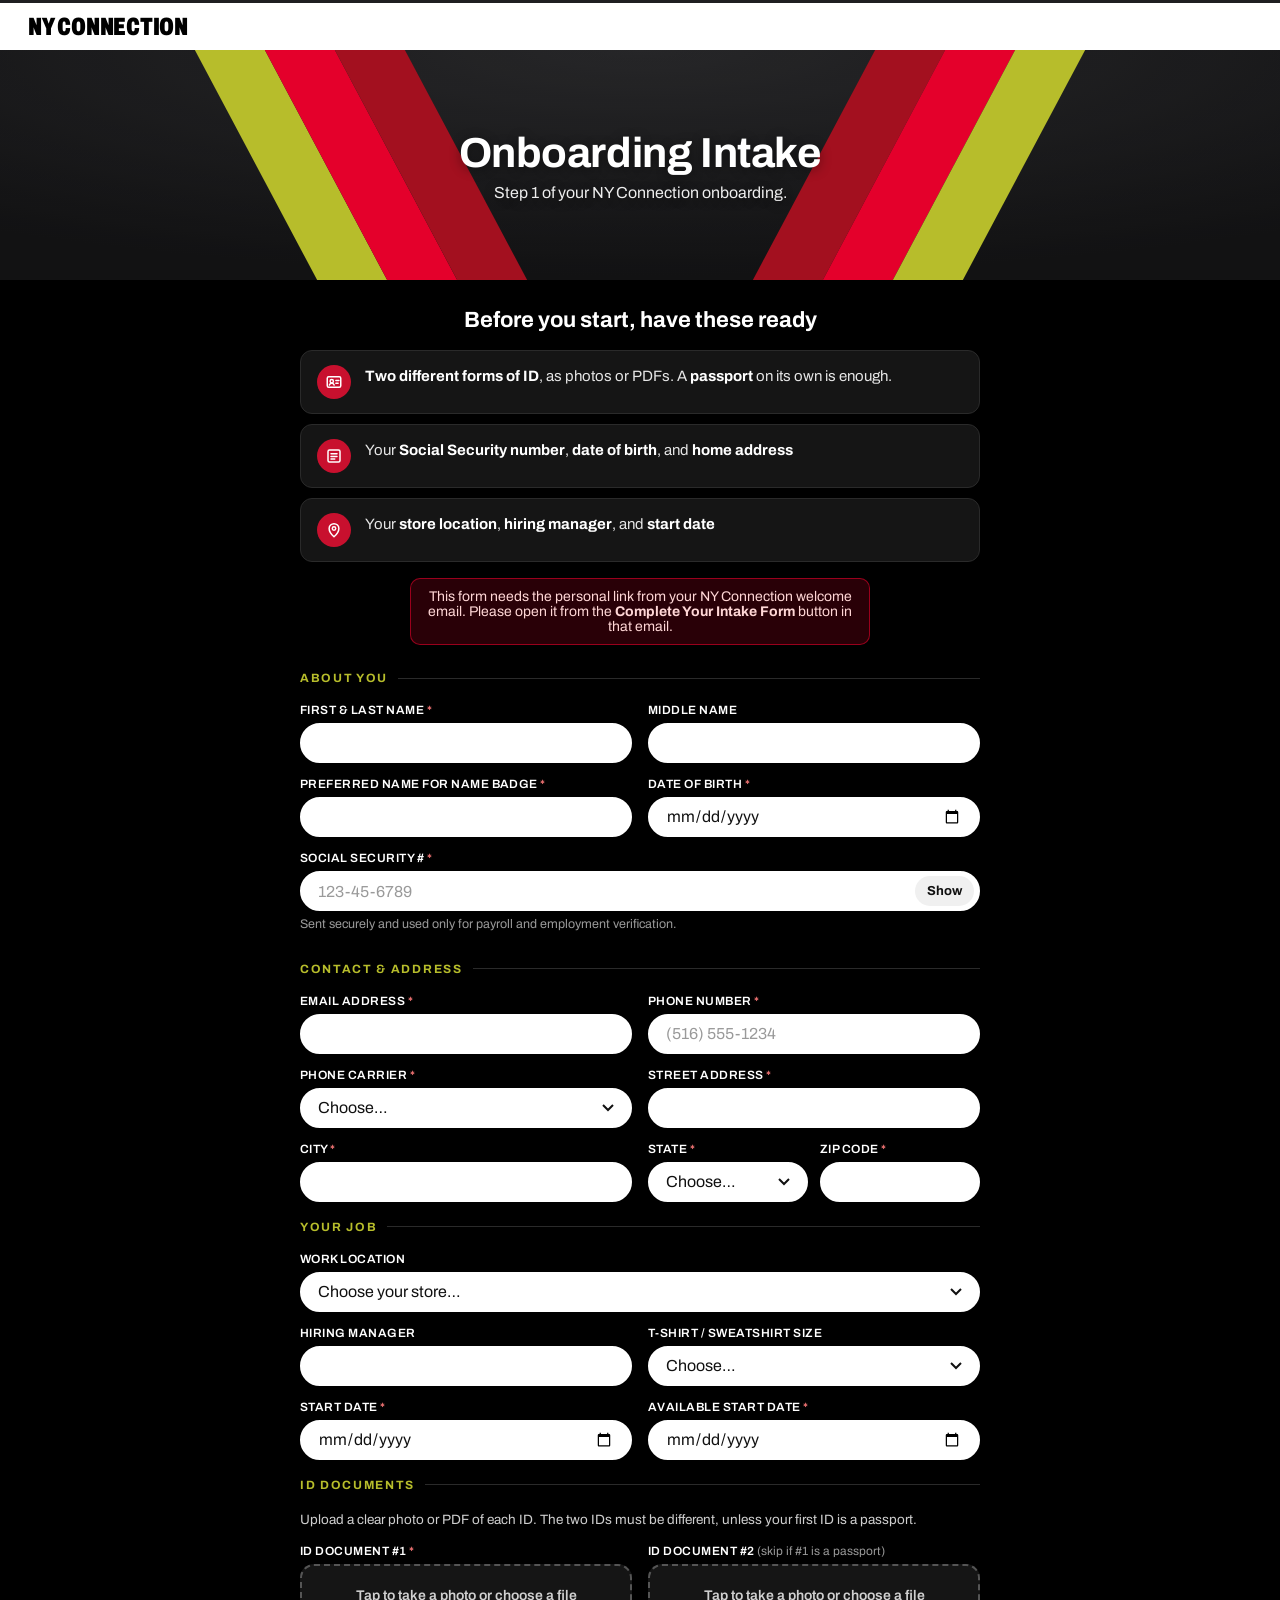
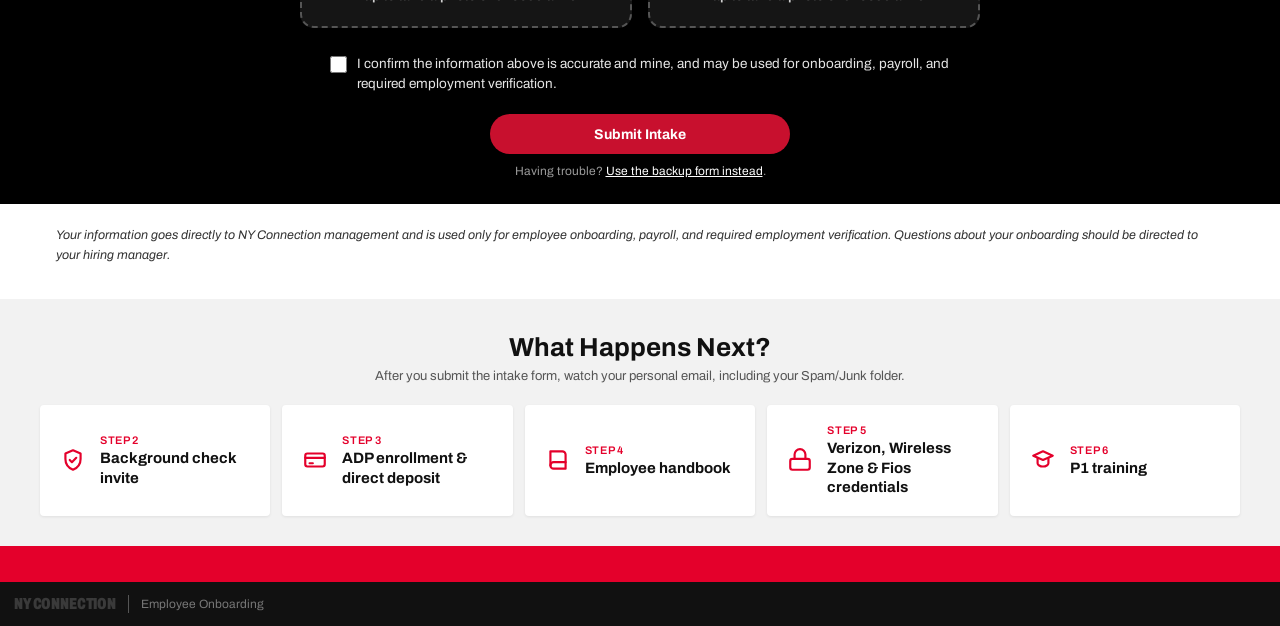
==== commit 9be2b4c7: "Intake: drop onboarding code field; authorize via private key in welcome email link; Step 1 button c" ====
--- a/intake.html
+++ b/intake.html
@@ -48,16 +48,9 @@
         </li>
       </ul>
 
+      <p class="form-error" id="link-warning" role="alert" hidden>This form needs the personal link from your NY Connection welcome email. Please open it from the <strong>Complete Your Intake Form</strong> button in that email.</p>
+
       <form id="intake-form" class="intake-form" novalidate>
-        <fieldset class="form-section">
-          <legend>Access</legend>
-          <div class="field">
-            <label for="code">Onboarding code <span class="req">*</span></label>
-            <input id="code" name="code" type="text" autocomplete="off" autocapitalize="characters" spellcheck="false"
-                   placeholder="Code from your manager or recruiter" required />
-            <p class="error" data-for="code"></p>
-          </div>
-        </fieldset>
 
         <fieldset class="form-section">
           <legend>About you</legend>
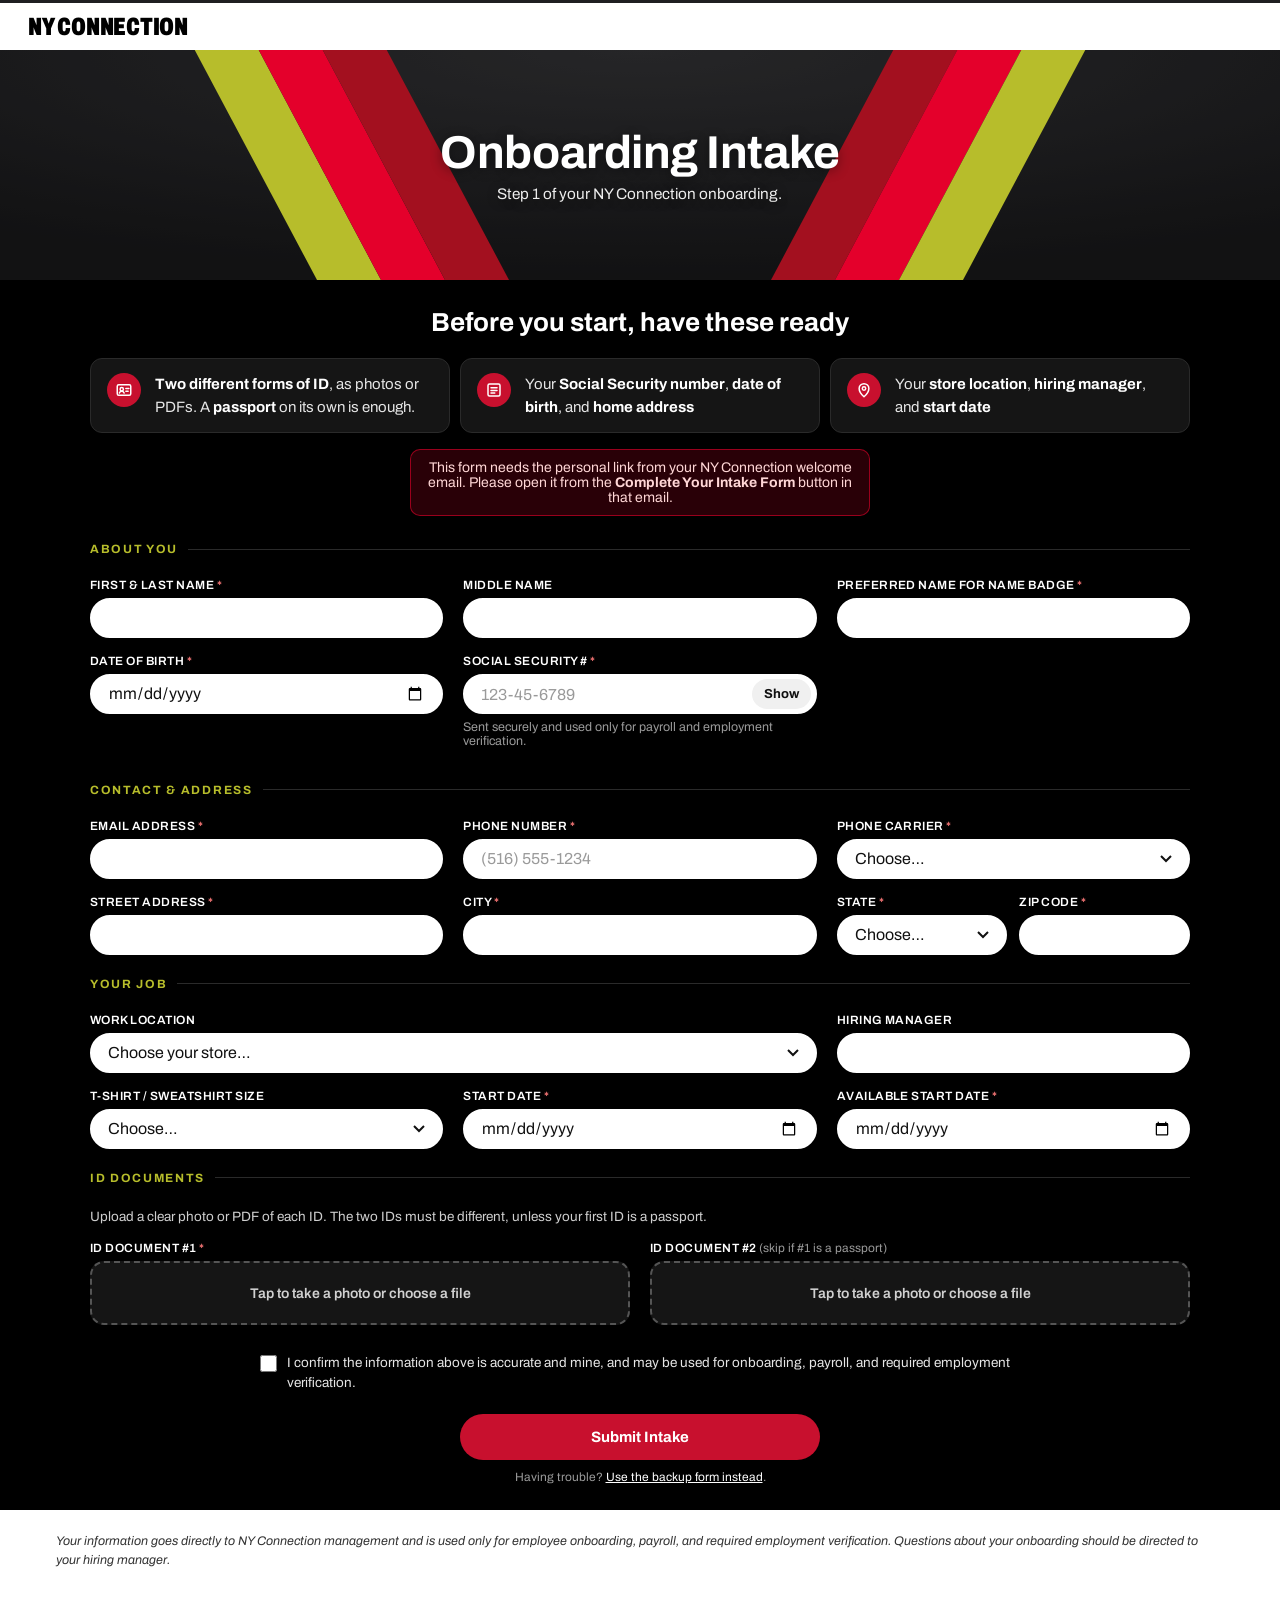
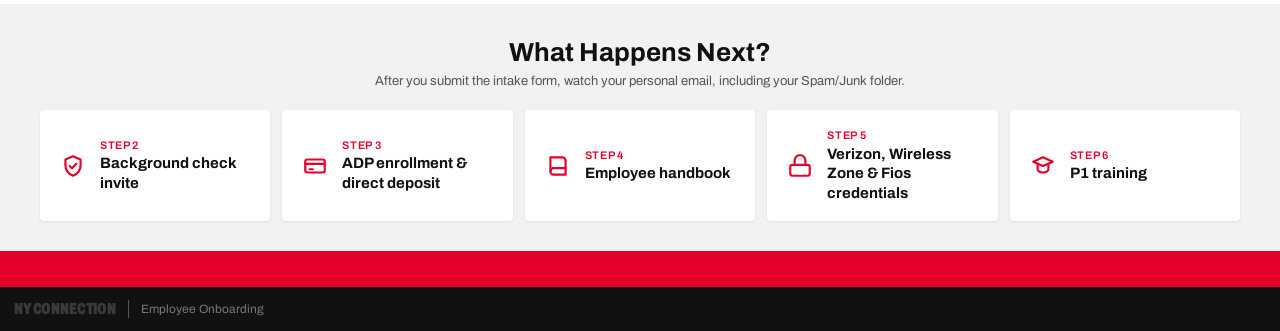
==== commit 88f5c995: "Intake form scales by screen: 1 col phone, 2 tablet, 3 desktop, wider on large monitors; fluid hero " ====
--- a/intake.html
+++ b/intake.html
@@ -8,7 +8,7 @@
   <link rel="preconnect" href="https://fonts.googleapis.com" />
   <link rel="preconnect" href="https://fonts.gstatic.com" crossorigin />
   <link href="https://fonts.googleapis.com/css2?family=Archivo:ital,wdth,wght@0,62..125,400..900;1,100,400&display=swap" rel="stylesheet" />
-  <link rel="stylesheet" href="styles.css?v=202609260232" />
+  <link rel="stylesheet" href="styles.css?v=202609260304" />
 </head>
 <body>
   <header class="topbar">
@@ -75,7 +75,7 @@
               <input id="dob" name="dob" type="date" autocomplete="bday" required />
               <p class="error" data-for="dob"></p>
             </div>
-            <div class="field span-2">
+            <div class="field">
               <label for="ssn">Social Security # <span class="req">*</span></label>
               <div class="secret">
                 <input id="ssn" name="ssn" type="password" inputmode="numeric" autocomplete="off" placeholder="123-45-6789" required />
@@ -139,7 +139,7 @@
         <fieldset class="form-section">
           <legend>Your job</legend>
           <div class="grid">
-            <div class="field span-2">
+            <div class="field span-2 field-location">
               <label for="workLocation">Work location</label>
               <select id="workLocation" name="workLocation">
                 <option value="">Choose your store…</option>
@@ -311,7 +311,7 @@
         <fieldset class="form-section">
           <legend>ID documents</legend>
           <p class="section-note">Upload a clear photo or PDF of each ID. The two IDs must be different, unless your first ID is a passport.</p>
-          <div class="grid">
+          <div class="grid grid-ids">
             <div class="field">
               <label for="id1">ID document #1 <span class="req">*</span></label>
               <label class="file-drop" for="id1">
@@ -404,7 +404,7 @@
     </div>
   </footer>
 
-  <script src="config.js?v=202609260232"></script>
-  <script src="intake.js?v=202609260232"></script>
+  <script src="config.js?v=202609260304"></script>
+  <script src="intake.js?v=202609260304"></script>
 </body>
 </html>
--- a/styles.css
+++ b/styles.css
@@ -403,3 +403,43 @@
 @media (max-width: 640px) {
   .grid.inner { grid-template-columns: 1fr 1fr; }
 }
+
+/* ---------- Intake: responsive layout (phone → tablet → laptop → large desktop) ---------- */
+.band-inner.intake { max-width: min(1100px, 100%); }
+
+/* "Have these ready" cards: stacked on phones, side by side when there's room */
+.intake .ready-list { grid-template-columns: repeat(auto-fit, minmax(210px, 1fr)); }
+
+/* Form grid: 1 column on phones, 2 on tablets, 3 on laptops/desktops */
+.intake-form .grid { grid-template-columns: 1fr; gap: 14px 16px; }
+.intake-form .grid.inner { grid-template-columns: 1fr 1fr; gap: 0 12px; }
+.intake-form .span-2 { grid-column: 1 / -1; }
+
+@media (min-width: 640px) {
+  .intake-form .grid { grid-template-columns: repeat(2, minmax(0, 1fr)); }
+  .intake-form .grid.inner { grid-template-columns: 1fr 1fr; }
+}
+@media (min-width: 1024px) {
+  .intake-form .grid { grid-template-columns: repeat(3, minmax(0, 1fr)); gap: 16px 20px; }
+  .intake-form .grid.grid-ids { grid-template-columns: repeat(2, minmax(0, 1fr)); }
+  .intake-form .form-section { margin-bottom: 22px; padding-top: 22px; }
+  .intake .band-title { font-size: 26px; margin-bottom: 22px; }
+  .intake-form button[type="submit"] { max-width: 360px; height: 46px; font-size: 15px; }
+  .intake-form .check { max-width: 760px; }
+}
+@media (min-width: 1600px) {
+  .band-inner.intake { max-width: 1240px; }
+  .intake-form input[type="text"], .intake-form input[type="email"], .intake-form input[type="tel"],
+  .intake-form input[type="date"], .intake-form input[type="password"], .intake-form select { height: 46px; font-size: 17px; }
+  .intake-form .field label { font-size: 13px; }
+  .intake .ready-list li { font-size: 16px; }
+}
+
+/* Hero scales with the screen instead of a fixed height */
+.hero { height: clamp(190px, 18vw, 320px); }
+.hero-copy h1 { font-size: clamp(28px, 3.6vw, 52px); }
+.hero-copy p { font-size: clamp(15px, 1.2vw, 19px); }
+.stripes span { width: clamp(38px, 5vw, 96px); }
+@media (min-width: 1024px) {
+  .intake-form .field-location { grid-column: span 2; }
+}
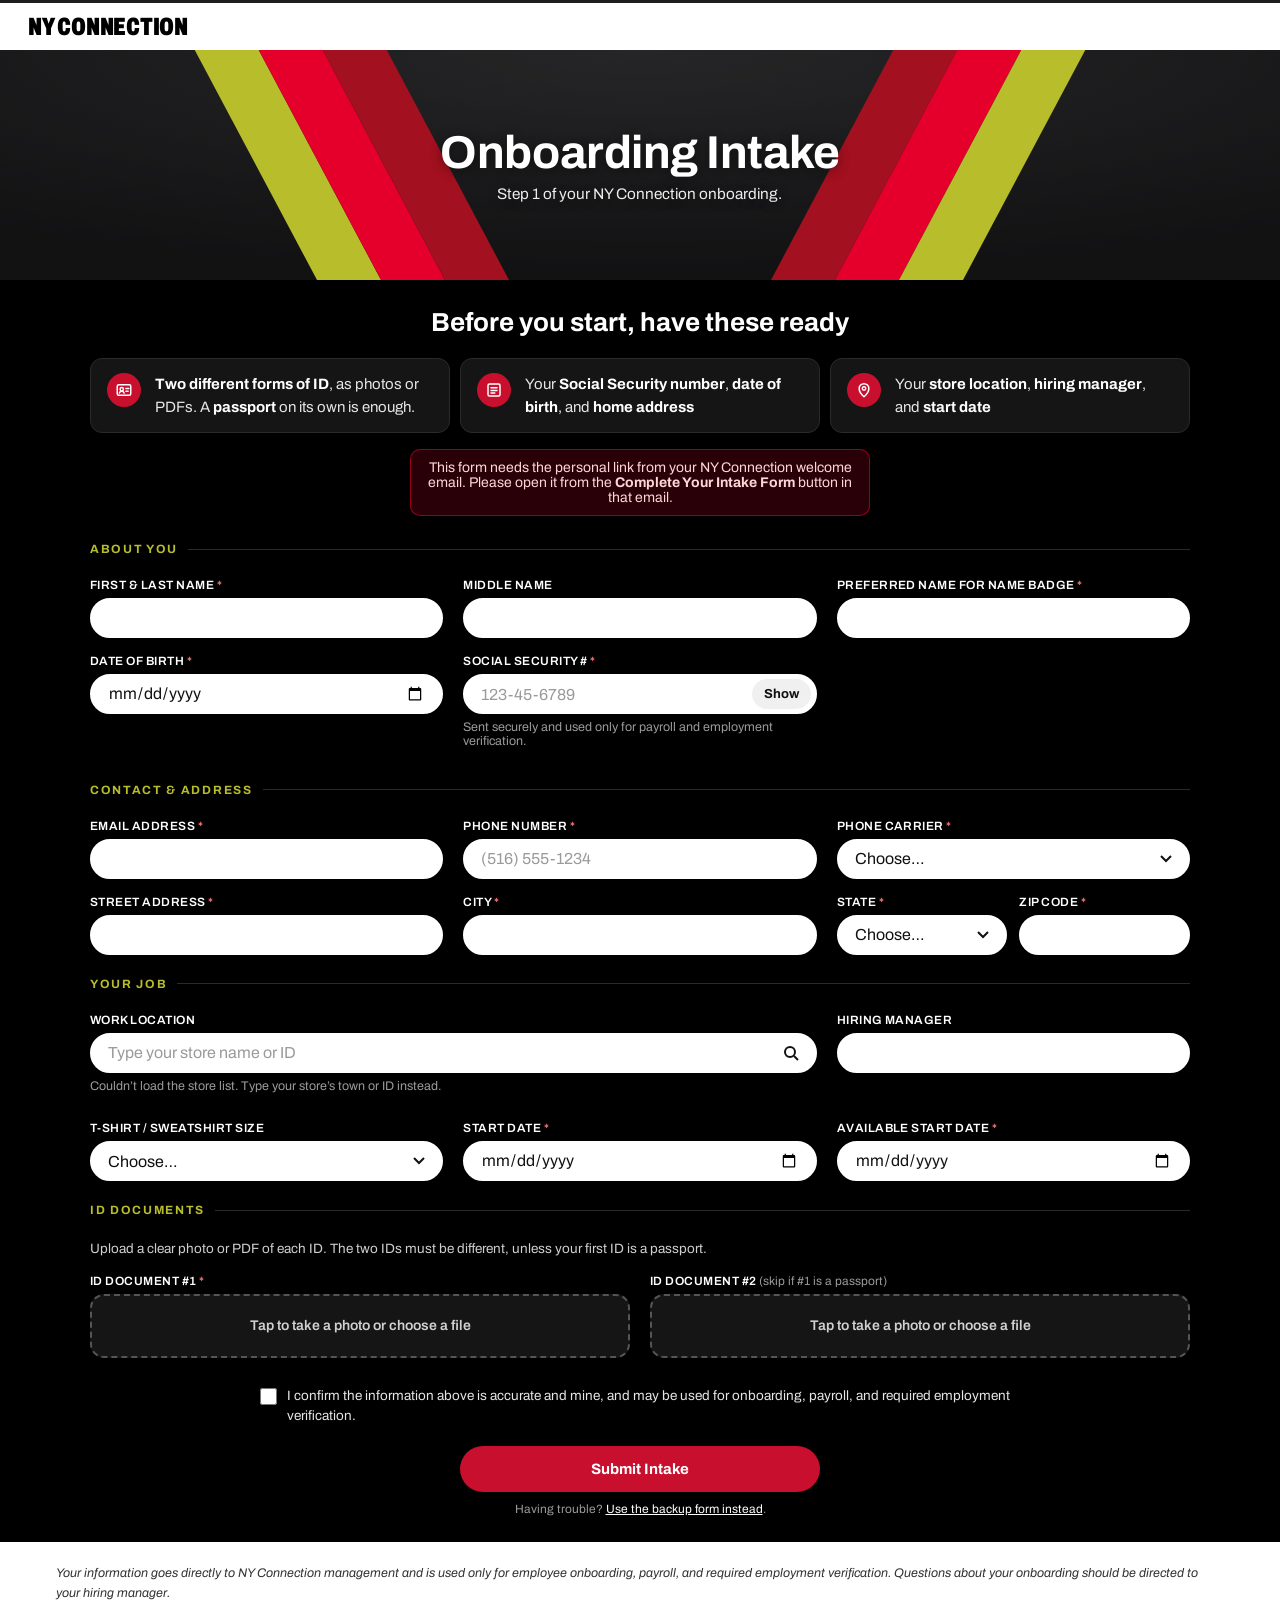
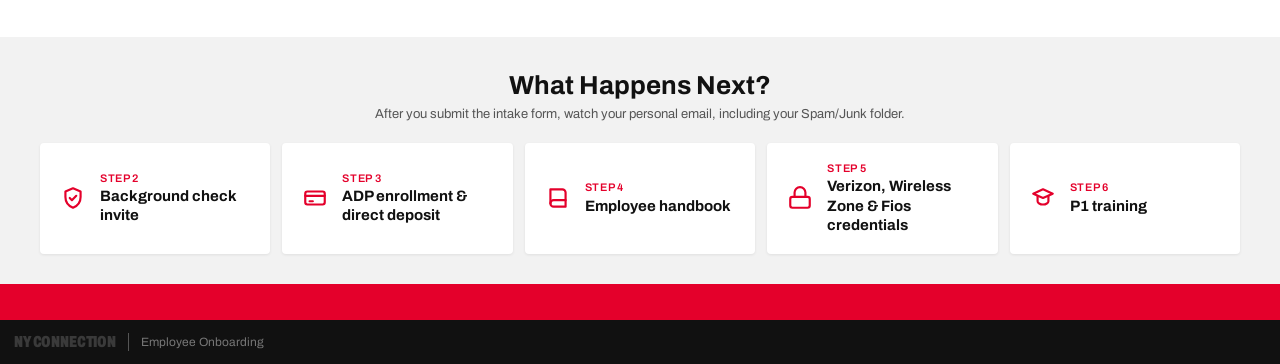
==== commit e3d7f7a5: "Intake: searchable store dropdown from toolboxstores; approvals + uploads in ONBOARDING files - Work" ====
--- a/intake.html
+++ b/intake.html
@@ -8,7 +8,7 @@
   <link rel="preconnect" href="https://fonts.googleapis.com" />
   <link rel="preconnect" href="https://fonts.gstatic.com" crossorigin />
   <link href="https://fonts.googleapis.com/css2?family=Archivo:ital,wdth,wght@0,62..125,400..900;1,100,400&display=swap" rel="stylesheet" />
-  <link rel="stylesheet" href="styles.css?v=202609260304" />
+  <link rel="stylesheet" href="styles.css?v=202609271500" />
 </head>
 <body>
   <header class="topbar">
@@ -140,146 +140,15 @@
           <legend>Your job</legend>
           <div class="grid">
             <div class="field span-2 field-location">
-              <label for="workLocation">Work location</label>
-              <select id="workLocation" name="workLocation">
-                <option value="">Choose your store…</option>
-              <option value="Berlin VT WZ1448">Berlin VT WZ1448</option>
-              <option value="Berlin NH WZ422A">Berlin NH WZ422A</option>
-              <option value="Bordentown WZ1107">Bordentown WZ1107</option>
-              <option value="Bound Brook WZ1096">Bound Brook WZ1096</option>
-              <option value="Brentwood NY WZ1285A">Brentwood NY WZ1285A</option>
-              <option value="Bronx NY 225th St WZ1428">Bronx NY 225th St WZ1428</option>
-              <option value="Bronx NY 3rd Ave WZ1375">Bronx NY 3rd Ave WZ1375</option>
-              <option value="Bronx NY Southern Blvd WZ1367">Bronx NY Southern Blvd WZ1367</option>
-              <option value="Bronx NY White Plains Rd WZ1432">Bronx NY White Plains Rd WZ1432</option>
-              <option value="Brooklyn NY Brighton 5th St WZ752A">Brooklyn NY Brighton 5th St WZ752A</option>
-              <option value="Brooklyn NY Flatbush Ave WZ1369">Brooklyn NY Flatbush Ave WZ1369</option>
-              <option value="Brooklyn NY Hillel Pl WZ1370">Brooklyn NY Hillel Pl WZ1370</option>
-              <option value="Brooklyn NY Kings Plz WZ1484">Brooklyn NY Kings Plz WZ1484</option>
-              <option value="Brooklyn NY Liberty Ave WZ1371">Brooklyn NY Liberty Ave WZ1371</option>
-              <option value="Brooklyn NY WZ392A">Brooklyn NY WZ392A</option>
-              <option value="Concord WZ633A">Concord WZ633A</option>
-              <option value="Copiague WZ1097">Copiague WZ1097</option>
-              <option value="Cornwall NY WZ266A">Cornwall NY WZ266A</option>
-              <option value="Court St WZ1368">Court St WZ1368</option>
-              <option value="East Hampton NY WZ1373">East Hampton NY WZ1373</option>
-              <option value="Farmingdale WZ1098">Farmingdale WZ1098</option>
-              <option value="Farmingdale WZ1099">Farmingdale WZ1099</option>
-              <option value="Freeport ME WZ1445">Freeport ME WZ1445</option>
-              <option value="Great Barrington WZ244C">Great Barrington WZ244C</option>
-              <option value="Hampton Bays WZ1100">Hampton Bays WZ1100</option>
-              <option value="Hooksett WZ393C">Hooksett WZ393C</option>
-              <option value="Hooksett WZ848A">Hooksett WZ848A</option>
-              <option value="Islandia WZ1101">Islandia WZ1101</option>
-              <option value="Jamaica NY WZ1469">Jamaica NY WZ1469</option>
-              <option value="Kingston NY WZ1354">Kingston NY WZ1354</option>
-              <option value="Lancaster WZ479B">Lancaster WZ479B</option>
-              <option value="Lindenhurst WZ1102">Lindenhurst WZ1102</option>
-              <option value="Littleton WZ376B">Littleton WZ376B</option>
-              <option value="Liverpool WZ195B">Liverpool WZ195B</option>
-              <option value="Mexico WZ648A">Mexico WZ648A</option>
-              <option value="Montgomery WZ412A">Montgomery WZ412A</option>
-              <option value="Morrisville VT WZ1431">Morrisville VT WZ1431</option>
-              <option value="New Providence NJ WZ1473">New Providence NJ WZ1473</option>
-              <option value="New York NY 1430 2nd Ave WZ1483">New York NY 1430 2nd Ave WZ1483</option>
-              <option value="New York NY 2043B Broadway WZ1482">New York NY 2043B Broadway WZ1482</option>
-              <option value="New York NY 2657 Broadway WZ1481">New York NY 2657 Broadway WZ1481</option>
-              <option value="New York NY 313 1st Ave WZ1474">New York NY 313 1st Ave WZ1474</option>
-              <option value="New York NY 6th Ave WZ1475">New York NY 6th Ave WZ1475</option>
-              <option value="New York NY 8th Ave WZ1376">New York NY 8th Ave WZ1376</option>
-              <option value="New York NY 996 1st Ave WZ1479">New York NY 996 1st Ave WZ1479</option>
-              <option value="New York NY Bleecker St WZ1478">New York NY Bleecker St WZ1478</option>
-              <option value="New York NY Dyckman St WZ1393">New York NY Dyckman St WZ1393</option>
-              <option value="New York NY Lexington WZ1477">New York NY Lexington WZ1477</option>
-              <option value="New York NY Park Ave S WZ1480">New York NY Park Ave S WZ1480</option>
-              <option value="Newburgh WZ343A">Newburgh WZ343A</option>
-              <option value="Newport WZ403B">Newport WZ403B</option>
-              <option value="NYC Broadway WZ1377">NYC Broadway WZ1377</option>
-              <option value="NYC Broadway WZ1379">NYC Broadway WZ1379</option>
-              <option value="Ossipee WZ450A">Ossipee WZ450A</option>
-              <option value="Oyster Bay WZ1103">Oyster Bay WZ1103</option>
-              <option value="Pittsfield MA WZ1456">Pittsfield MA WZ1456</option>
-              <option value="Plaistow WZ031A">Plaistow WZ031A</option>
-              <option value="Providence Place RI WZ1492">Providence Place RI WZ1492</option>
-              <option value="Raymond WZ639B">Raymond WZ639B</option>
-              <option value="Rockaway Pkwy WZ1372">Rockaway Pkwy WZ1372</option>
-              <option value="Roselle Park NJ WZ1339">Roselle Park NJ WZ1339</option>
-              <option value="Smithtown WZ1104">Smithtown WZ1104</option>
-              <option value="Somerset NJ WZ1328">Somerset NJ WZ1328</option>
-              <option value="South Burlington VT WZ1447">South Burlington VT WZ1447</option>
-              <option value="Southampton WZ1105">Southampton WZ1105</option>
-              <option value="St. Johnsbury WZ313B">St. Johnsbury WZ313B</option>
-              <option value="Valley Stream WZ1106">Valley Stream WZ1106</option>
-              <option value="Vineland NJ WZ1493">Vineland NJ WZ1493</option>
-              <option value="Wappingers Falls WZ1327A">Wappingers Falls WZ1327A</option>
-              <option value="West Babylon WZ1333">West Babylon WZ1333</option>
-              <option value="Heber Springs AR WZ1523">Heber Springs AR WZ1523</option>
-              <option value="Chester IL WZ1524">Chester IL WZ1524</option>
-              <option value="Freeburg IL WZ1525">Freeburg IL WZ1525</option>
-              <option value="Chesterfield MO WZ 1526">Chesterfield MO WZ 1526</option>
-              <option value="Durant OK WZ1527">Durant OK WZ1527</option>
-              <option value="Bontham TX WZ1528">Bontham TX WZ1528</option>
-              <option value="Hudson Oaks TX WZ 1529">Hudson Oaks TX WZ 1529</option>
-              <option value="Little Elm TX WZ1530">Little Elm TX WZ1530</option>
-              <option value="Mineral Wells TX WZ1531">Mineral Wells TX WZ1531</option>
-              <option value="Rowlett TX WZ1532">Rowlett TX WZ1532</option>
-              <option value="BOONEVILLE-AR WZ-1585">BOONEVILLE-AR WZ-1585</option>
-              <option value="CAMDEN-AR WZ-1586">CAMDEN-AR WZ-1586</option>
-              <option value="CROSSETT-AR WZ-1587">CROSSETT-AR WZ-1587</option>
-              <option value="HEBER SPRINGS-AR WZ-1523">HEBER SPRINGS-AR WZ-1523</option>
-              <option value="MORRILTON-AR WZ-1588">MORRILTON-AR WZ-1588</option>
-              <option value="OZARK-AR WZ-1589">OZARK-AR WZ-1589</option>
-              <option value="TEXARKANA-AR WZ-1590">TEXARKANA-AR WZ-1590</option>
-              <option value="FORT WALTON BEACH-FL WZ-1591">FORT WALTON BEACH-FL WZ-1591</option>
-              <option value="NAVARRE-FL WZ-1592">NAVARRE-FL WZ-1592</option>
-              <option value="CHARLESTON-IL WZ-1593">CHARLESTON-IL WZ-1593</option>
-              <option value="CHESTER-IL WZ-1524">CHESTER-IL WZ-1524</option>
-              <option value="DECATUR 1-IL WZ-1594">DECATUR 1-IL WZ-1594</option>
-              <option value="DECATUR 2-IL WZ-1595">DECATUR 2-IL WZ-1595</option>
-              <option value="FREEBURG-IL WZ-1525">FREEBURG-IL WZ-1525</option>
-              <option value="NASHVILLE-IL WZ-1596">NASHVILLE-IL WZ-1596</option>
-              <option value="RANTOUL-IL WZ-1597">RANTOUL-IL WZ-1597</option>
-              <option value="VANDALIA-IL WZ-1598">VANDALIA-IL WZ-1598</option>
-              <option value="BOGALUSA-LA WZ-1599">BOGALUSA-LA WZ-1599</option>
-              <option value="BOSSIER CITY 1-LA WZ-1600">BOSSIER CITY 1-LA WZ-1600</option>
-              <option value="MANSFIELD-LA WZ-1601">MANSFIELD-LA WZ-1601</option>
-              <option value="SHREVEPORT 2-LA WZ-1602">SHREVEPORT 2-LA WZ-1602</option>
-              <option value="SPRINGHILL-LA WZ-1603">SPRINGHILL-LA WZ-1603</option>
-              <option value="BEVERLY-MA WZ-1604">BEVERLY-MA WZ-1604</option>
-              <option value="CLINTON-MA WZ-1605">CLINTON-MA WZ-1605</option>
-              <option value="CHESTERFIELD-MO WZ-1526">CHESTERFIELD-MO WZ-1526</option>
-              <option value="BILOXI-MS WZ-1606">BILOXI-MS WZ-1606</option>
-              <option value="COLUMBUS-MS WZ-1607">COLUMBUS-MS WZ-1607</option>
-              <option value="GREENWOOD-MS WZ-1608">GREENWOOD-MS WZ-1608</option>
-              <option value="GRENADA-MS WZ-1609">GRENADA-MS WZ-1609</option>
-              <option value="WEST POINT-MS WZ-1610">WEST POINT-MS WZ-1610</option>
-              <option value="WIGGINS-MS WZ-1611">WIGGINS-MS WZ-1611</option>
-              <option value="NASHUA-NH WZ-1612">NASHUA-NH WZ-1612</option>
-              <option value="LOVINGTON-NM WZ-1613">LOVINGTON-NM WZ-1613</option>
-              <option value="BOHEMIA-NY WZ-1614">BOHEMIA-NY WZ-1614</option>
-              <option value="HAUPPAUGE-NY WZ-1615">HAUPPAUGE-NY WZ-1615</option>
-              <option value="DURANT-OK WZ-1527">DURANT-OK WZ-1527</option>
-              <option value="ATLANTA-TX WZ-1616">ATLANTA-TX WZ-1616</option>
-              <option value="BONHAM-TX WZ-1528">BONHAM-TX WZ-1528</option>
-              <option value="BRECKENRIDGE-TX WZ-1617">BRECKENRIDGE-TX WZ-1617</option>
-              <option value="BROWNFIELD-TX WZ-1618">BROWNFIELD-TX WZ-1618</option>
-              <option value="DAINGERFIELD-TX WZ-1619">DAINGERFIELD-TX WZ-1619</option>
-              <option value="GATESVILLE-TX WZ-1620">GATESVILLE-TX WZ-1620</option>
-              <option value="HUDSON OAKS-TX WZ-1529">HUDSON OAKS-TX WZ-1529</option>
-              <option value="LAMESA-TX WZ-1621">LAMESA-TX WZ-1621</option>
-              <option value="LITTLE ELM-TX WZ-1530">LITTLE ELM-TX WZ-1530</option>
-              <option value="LONGVIEW 2-TX WZ-1622">LONGVIEW 2-TX WZ-1622</option>
-              <option value="MINERAL WELLS-TX WZ-1531">MINERAL WELLS-TX WZ-1531</option>
-              <option value="MT PLEASANT-TX WZ-1623">MT PLEASANT-TX WZ-1623</option>
-              <option value="NEW BOSTON-TX WZ-1624">NEW BOSTON-TX WZ-1624</option>
-              <option value="ROWLETT-TX WZ-1532">ROWLETT-TX WZ-1532</option>
-              <option value="SAN ANTONIO 2-TX WZ-1625">SAN ANTONIO 2-TX WZ-1625</option>
-              <option value="SAN ANTONIO 7-TX WZ-1626">SAN ANTONIO 7-TX WZ-1626</option>
-              <option value="TEXARKANA-TX WZ-1627">TEXARKANA-TX WZ-1627</option>
-              <option value="VERNON-TX WZ-1628">VERNON-TX WZ-1628</option>
-              <option value="LOVES PARK-IL WZ-1570">LOVES PARK-IL WZ-1570</option>
-              <option value="TINLEY PARK-IL WZ-1575">TINLEY PARK-IL WZ-1575</option>
-              </select>
+              <label for="storeSearch">Work location</label>
+              <div class="combo" id="store-combo">
+                <input id="storeSearch" type="text" role="combobox" autocomplete="off" autocapitalize="off" spellcheck="false"
+                  aria-autocomplete="list" aria-expanded="false" aria-controls="store-list" aria-describedby="store-hint"
+                  placeholder="Loading stores…" />
+                <input type="hidden" id="workLocation" name="workLocation" />
+                <ul id="store-list" class="combo-list" role="listbox" aria-label="Stores" hidden></ul>
+              </div>
+              <p class="hint" id="store-hint">Search by town, street, or store ID (e.g. &ldquo;Brentwood&rdquo; or &ldquo;WZ1285&rdquo;).</p>
               <p class="error" data-for="workLocation"></p>
             </div>
             <div class="field">
@@ -404,7 +273,7 @@
     </div>
   </footer>
 
-  <script src="config.js?v=202609260304"></script>
-  <script src="intake.js?v=202609260304"></script>
+  <script src="config.js?v=202609271500"></script>
+  <script src="intake.js?v=202609271500"></script>
 </body>
 </html>
--- a/styles.css
+++ b/styles.css
@@ -443,3 +443,31 @@
 @media (min-width: 1024px) {
   .intake-form .field-location { grid-column: span 2; }
 }
+
+/* ---------- Intake: searchable store dropdown ---------- */
+.combo { position: relative; }
+.combo input[type="text"] {
+  padding-right: 40px;
+  background-image: url("data:image/svg+xml,%3Csvg xmlns='http://www.w3.org/2000/svg' width='16' height='16' viewBox='0 0 16 16'%3E%3Ccircle cx='7' cy='7' r='5' fill='none' stroke='%23111' stroke-width='2'/%3E%3Cpath d='M11 11l4 4' stroke='%23111' stroke-width='2'/%3E%3C/svg%3E");
+  background-repeat: no-repeat; background-position: right 16px center;
+}
+.combo input[type="text"]:disabled { opacity: 0.7; }
+.combo.has-value input[type="text"] { font-weight: 600; }
+.combo-list {
+  position: absolute; z-index: 20; left: 0; right: 0; top: calc(100% + 6px);
+  max-height: min(320px, 50vh); overflow-y: auto; margin: 0; padding: 6px; list-style: none;
+  background: #fff; color: var(--ink); border-radius: 16px;
+  box-shadow: 0 12px 32px rgba(0, 0, 0, 0.45);
+  -webkit-overflow-scrolling: touch;
+}
+.combo-list li { padding: 9px 12px; border-radius: 10px; cursor: pointer; line-height: 1.3; }
+.combo-list li .store-name { display: block; font-size: 15px; font-weight: 600; }
+.combo-list li .store-meta { display: block; font-size: 12.5px; color: var(--muted); margin-top: 2px; }
+.combo-list li mark { background: rgba(228, 0, 43, 0.14); color: inherit; border-radius: 3px; padding: 0 1px; }
+.combo-list li[aria-selected="true"], .combo-list li:hover { background: #f2f2f2; }
+.combo-list li[aria-selected="true"] { box-shadow: inset 3px 0 0 var(--red); }
+.combo-list li.empty { cursor: default; color: var(--muted); font-size: 14px; }
+.combo-list li.empty:hover { background: none; }
+@media (min-width: 1600px) {
+  .combo-list li .store-name { font-size: 16px; }
+}
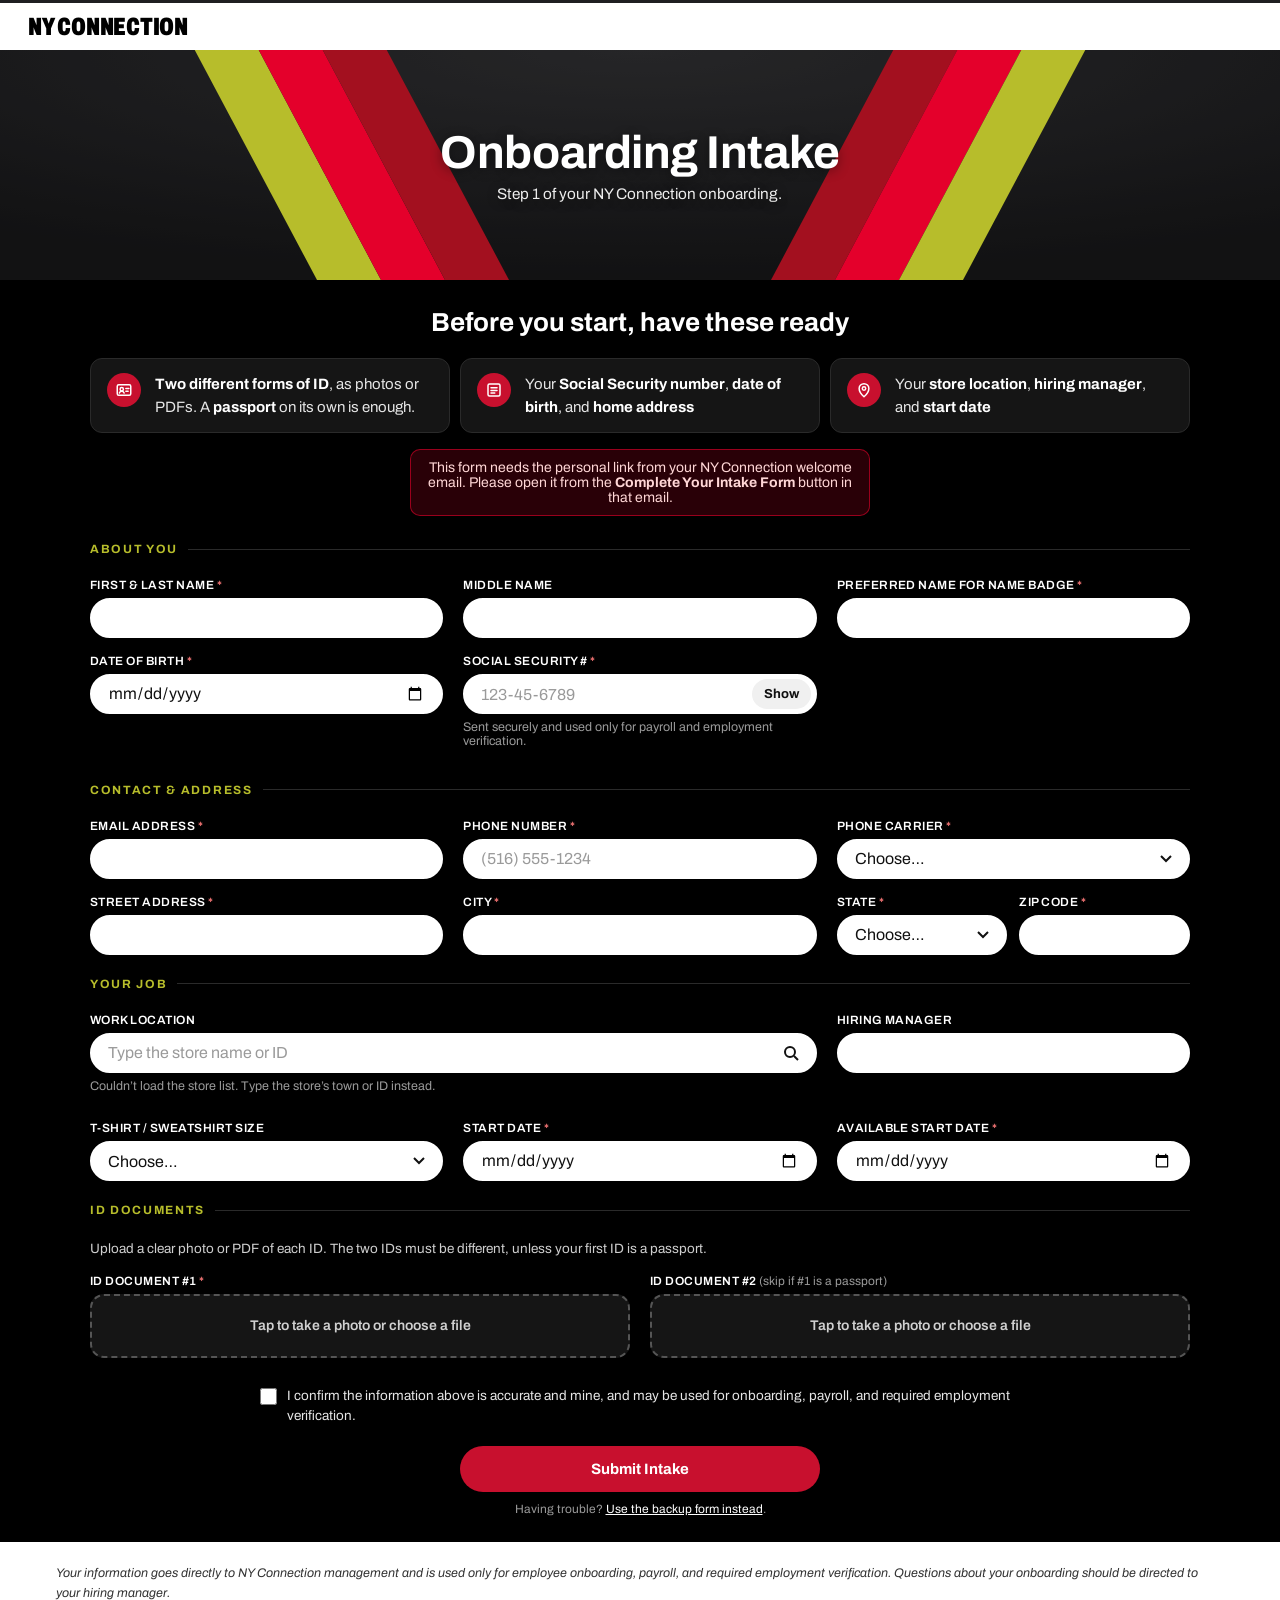
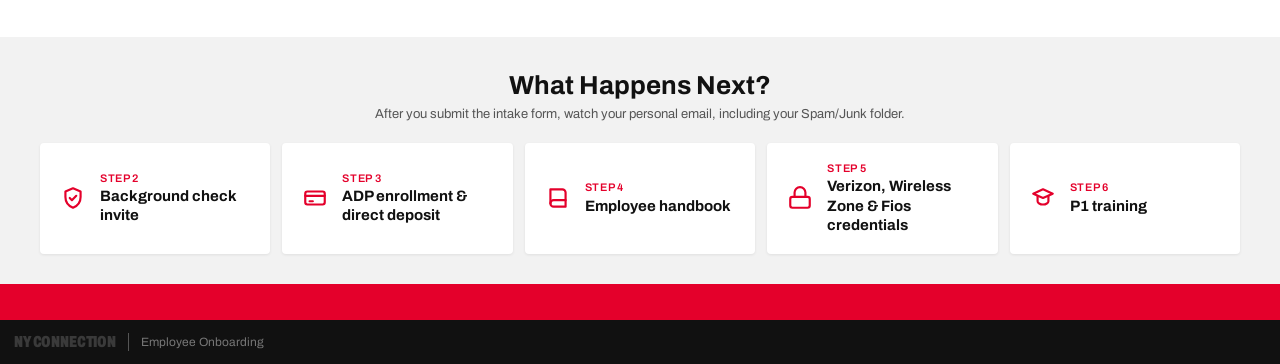
==== commit 7c23e645: "Sign-up page becomes a hiring-manager form: role, store, start date, manager, pay - Managers enter t" ====
--- a/intake.html
+++ b/intake.html
@@ -104,7 +104,7 @@
               <label for="carrier">Phone carrier <span class="req">*</span></label>
               <select id="carrier" name="carrier" required>
                 <option value="">Choose…</option>
-                <option>Verizon</option><option>T-Mobile</option><option>AT&amp;T</option><option>Other</option>
+                <option>Alltel</option><option>AT&amp;T</option><option>Boost Mobile</option><option>Cricket</option><option>Google Fi (Project Fi)</option><option>Metro by T-Mobile (MetroPCS)</option><option>Sprint</option><option>Straight Talk</option><option>T-Mobile</option><option>US Cellular</option><option>Verizon</option><option>Virgin Mobile</option><option>Xfinity Mobile</option><option>Other</option>
               </select>
               <p class="error" data-for="carrier"></p>
             </div>
@@ -273,7 +273,8 @@
     </div>
   </footer>
 
-  <script src="config.js?v=202609271500"></script>
-  <script src="intake.js?v=202609271500"></script>
+  <script src="config.js?v=202610281200"></script>
+  <script src="store-picker.js?v=202610281200"></script>
+  <script src="intake.js?v=202610281200"></script>
 </body>
 </html>
--- a/styles.css
+++ b/styles.css
@@ -471,3 +471,55 @@
 @media (min-width: 1600px) {
   .combo-list li .store-name { font-size: 16px; }
 }
+
+/* ---------- Hiring-manager form (index.html) ---------- */
+.hire-form .form-section { margin-top: 18px; }
+.hire-form .hint { color: #9a9a9a; font-size: 12.5px; margin: 6px 4px 0; }
+.hire-form .field .label {
+  display: block; font-size: 12px; font-weight: 600; letter-spacing: 0.04em;
+  text-transform: uppercase; margin-bottom: 6px;
+}
+.hire-form select,
+.hire-form input[type="date"] {
+  width: 100%; height: 40px; padding: 0 16px;
+  font: inherit; font-size: 16px; color: var(--ink);
+  background: #fff; border: 2px solid #fff; border-radius: 999px; outline: none;
+  -webkit-appearance: none; appearance: none;
+}
+.hire-form select {
+  padding-right: 40px;
+  background-image: url("data:image/svg+xml,%3Csvg xmlns='http://www.w3.org/2000/svg' width='12' height='8' viewBox='0 0 12 8'%3E%3Cpath d='M1 1l5 5 5-5' fill='none' stroke='%23111' stroke-width='2'/%3E%3C/svg%3E");
+  background-repeat: no-repeat; background-position: right 16px center;
+}
+.hire-form input[type="date"] { line-height: 36px; }
+.hire-form select:focus,
+.hire-form input[type="date"]:focus { border-color: var(--red); box-shadow: 0 0 0 3px rgba(228, 0, 43, 0.35); }
+.field.invalid select, .field.invalid input[type="date"], .field.invalid .seg, .field.invalid .money { border-color: var(--error-on-dark); }
+
+/* Hourly / Salary toggle */
+.seg { display: flex; height: 40px; padding: 3px; border-radius: 999px; background: #1c1c1c; border: 2px solid #333; }
+.seg label { flex: 1; position: relative; margin: 0; cursor: pointer; }
+.seg input { position: absolute; opacity: 0; inset: 0; margin: 0; cursor: pointer; }
+.seg span {
+  display: flex; align-items: center; justify-content: center; height: 100%; border-radius: 999px;
+  font-size: 14px; font-weight: 700; text-transform: none; letter-spacing: 0; color: #cfcfcf; transition: background .15s, color .15s;
+}
+.seg input:checked + span { background: var(--red); color: #fff; }
+.seg input:focus-visible + span { box-shadow: 0 0 0 3px rgba(228, 0, 43, 0.45); }
+
+/* $ amount with unit */
+.money {
+  display: flex; align-items: center; height: 40px; padding: 0 16px; gap: 6px;
+  background: #fff; color: var(--ink); border: 2px solid #fff; border-radius: 999px;
+}
+.money:focus-within { border-color: var(--red); box-shadow: 0 0 0 3px rgba(228, 0, 43, 0.35); }
+.money span { font-size: 16px; font-weight: 700; }
+.money .unit { color: var(--muted); font-weight: 600; white-space: nowrap; }
+.money input[type="text"] { flex: 1; min-width: 0; height: 100%; padding: 0; border: 0; border-radius: 0; box-shadow: none; background: transparent; }
+.money input[type="text"]:focus { box-shadow: none; border: 0; }
+
+.btn-secondary {
+  margin-top: 18px; height: 40px; padding: 0 22px; border-radius: 999px; cursor: pointer;
+  background: transparent; color: #fff; border: 2px solid #fff; font: inherit; font-size: 14px; font-weight: 700;
+}
+.btn-secondary:hover { background: #fff; color: var(--ink); }
